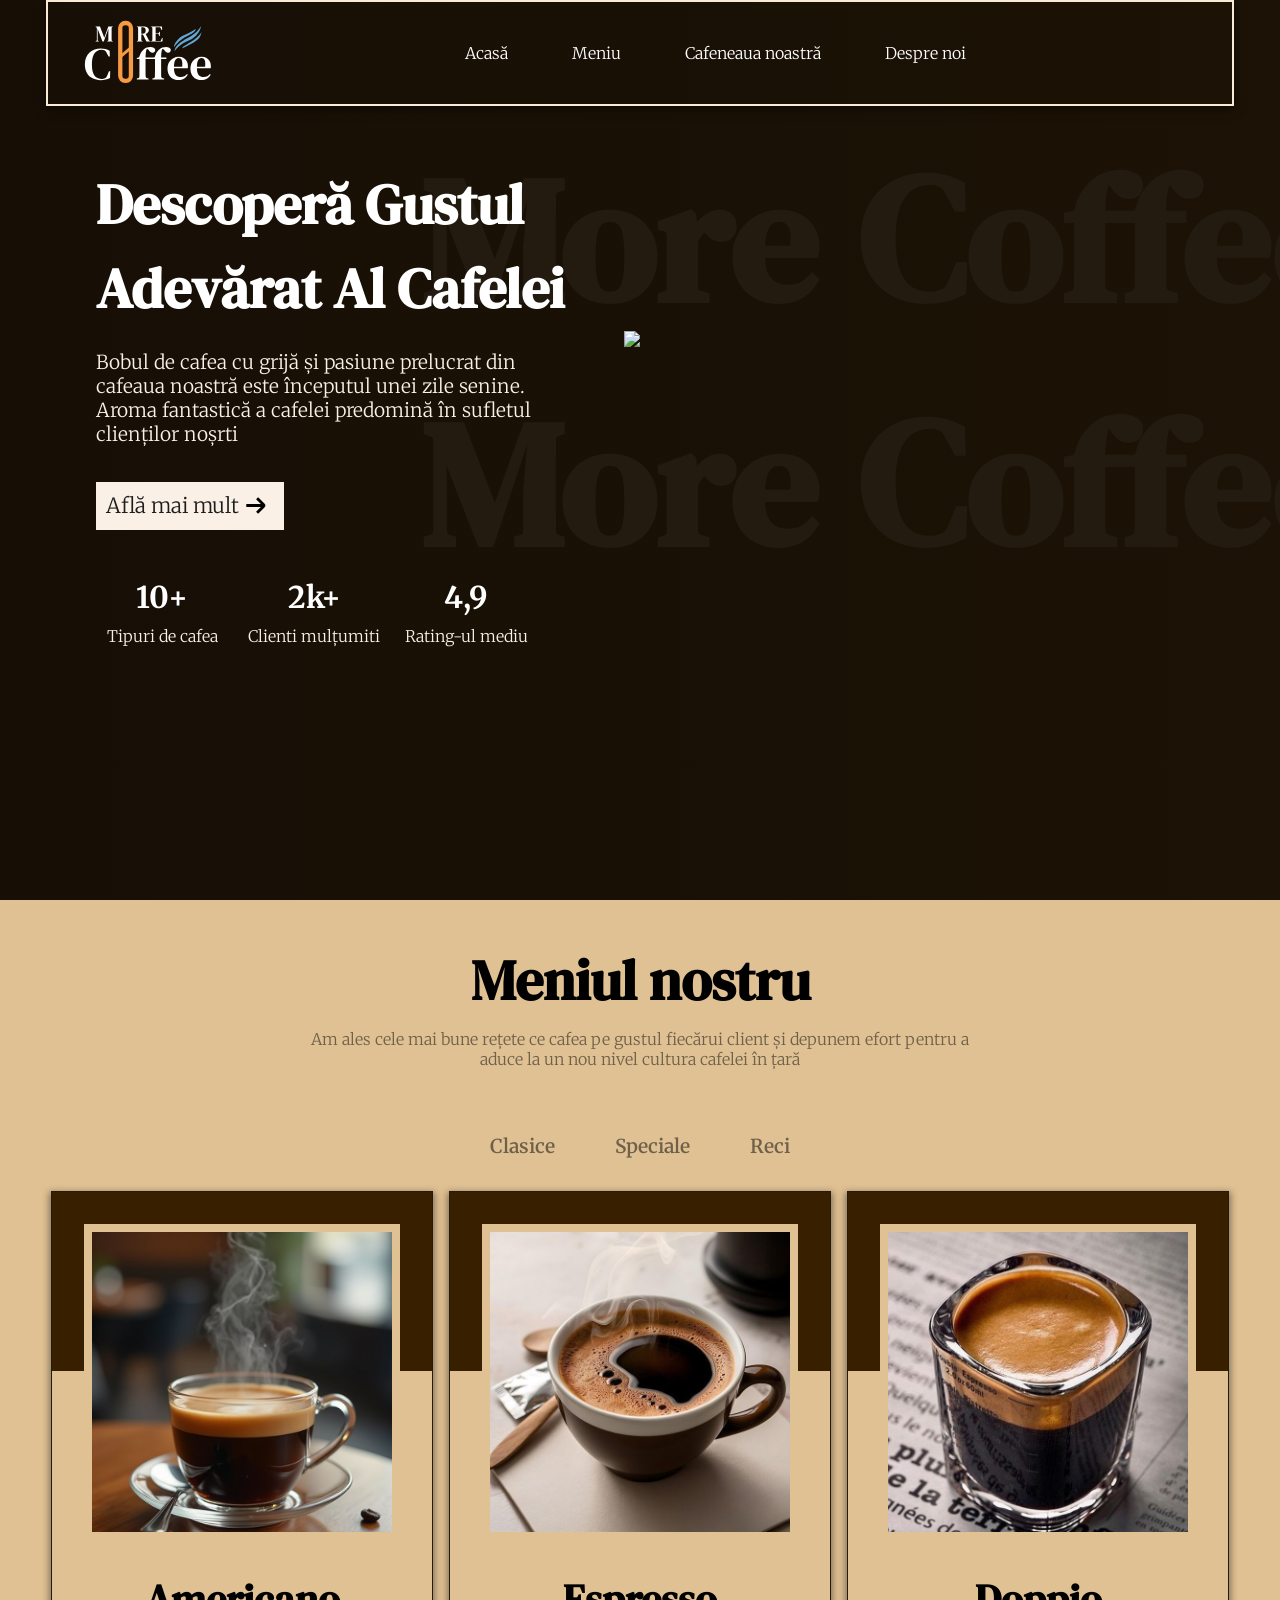
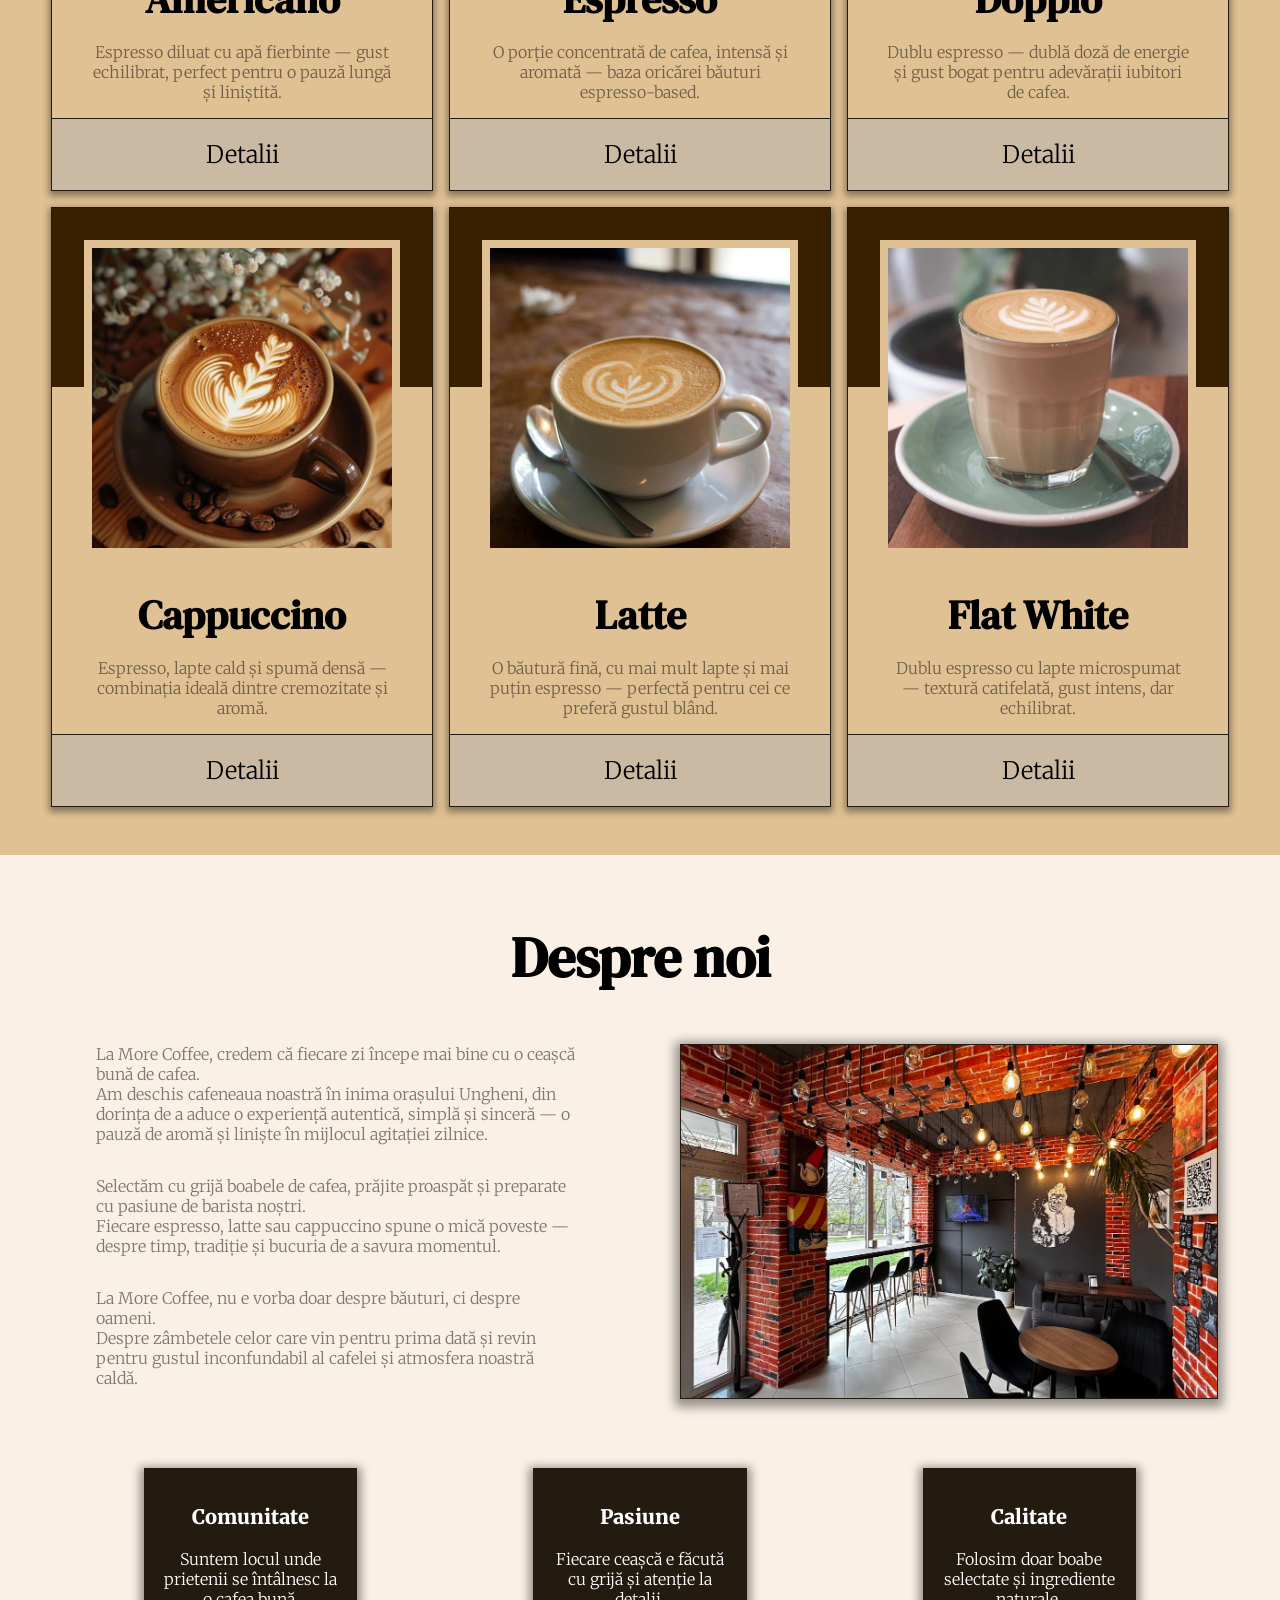
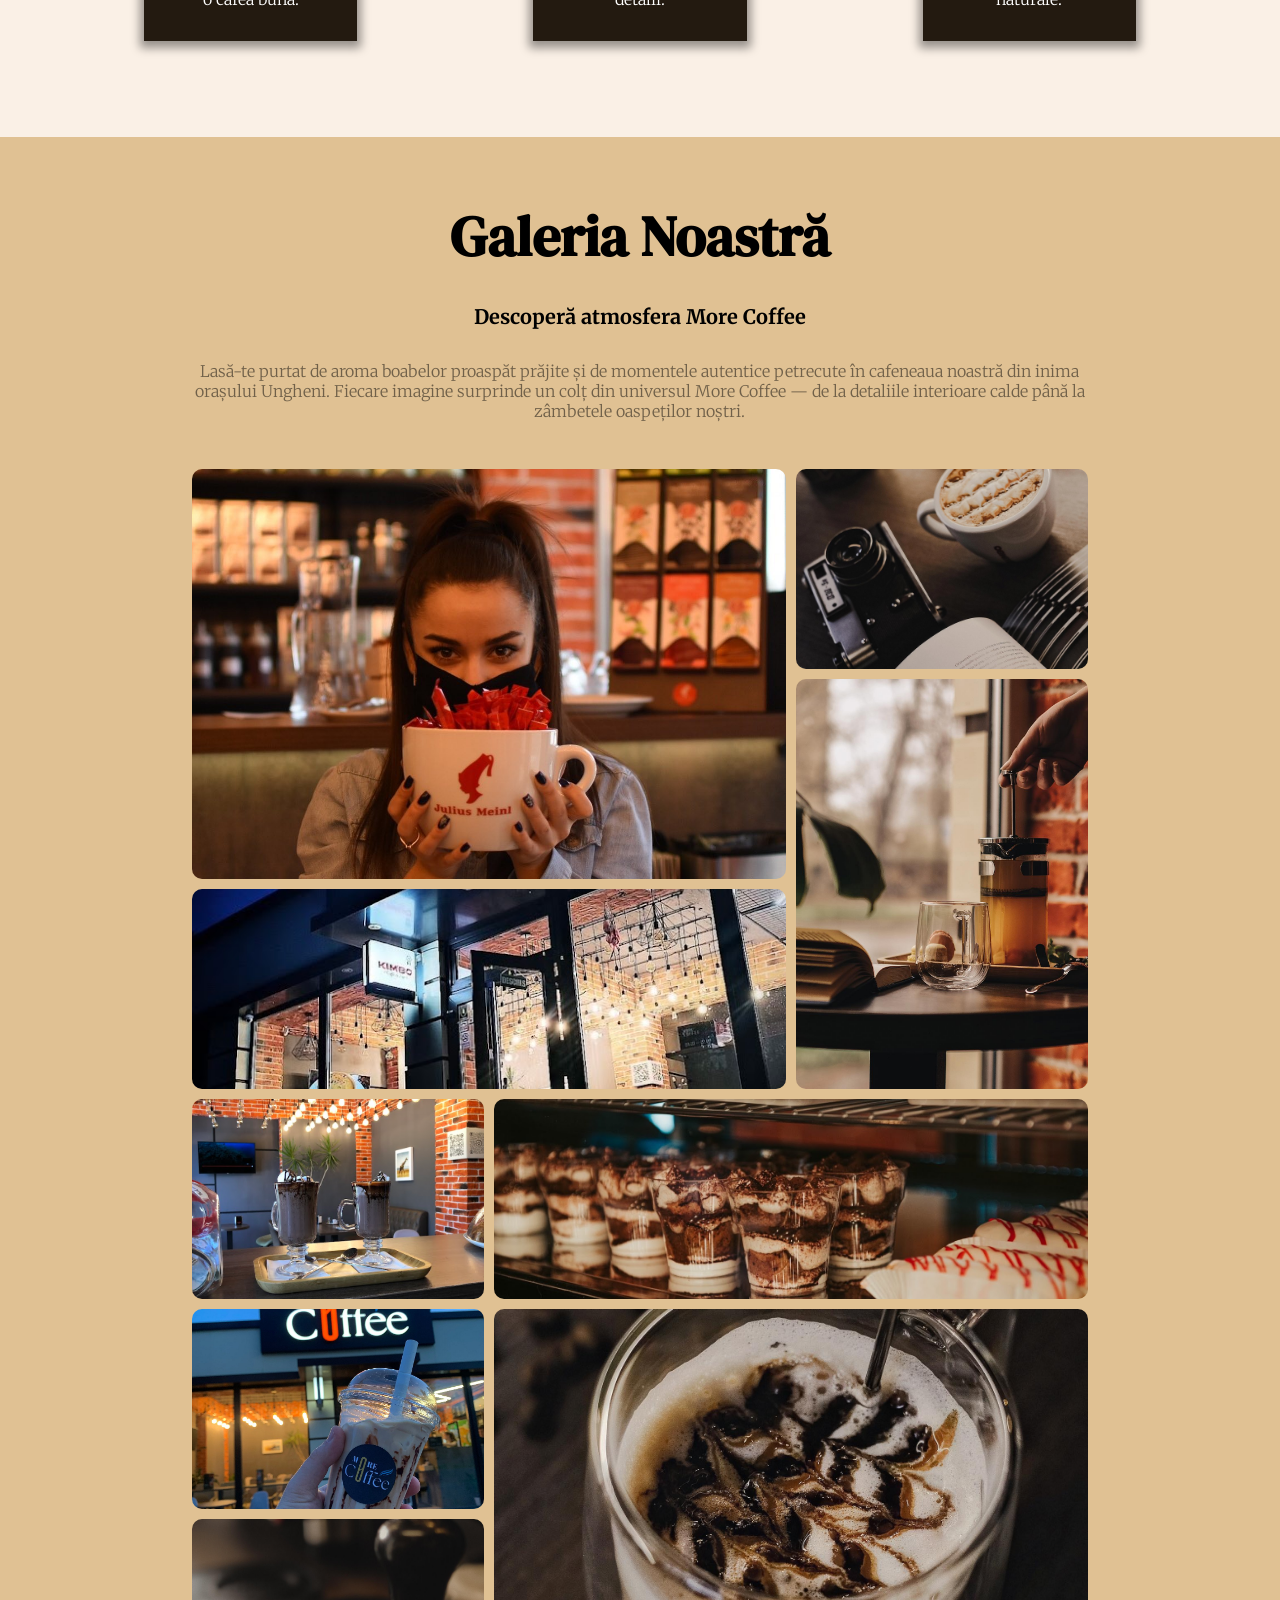
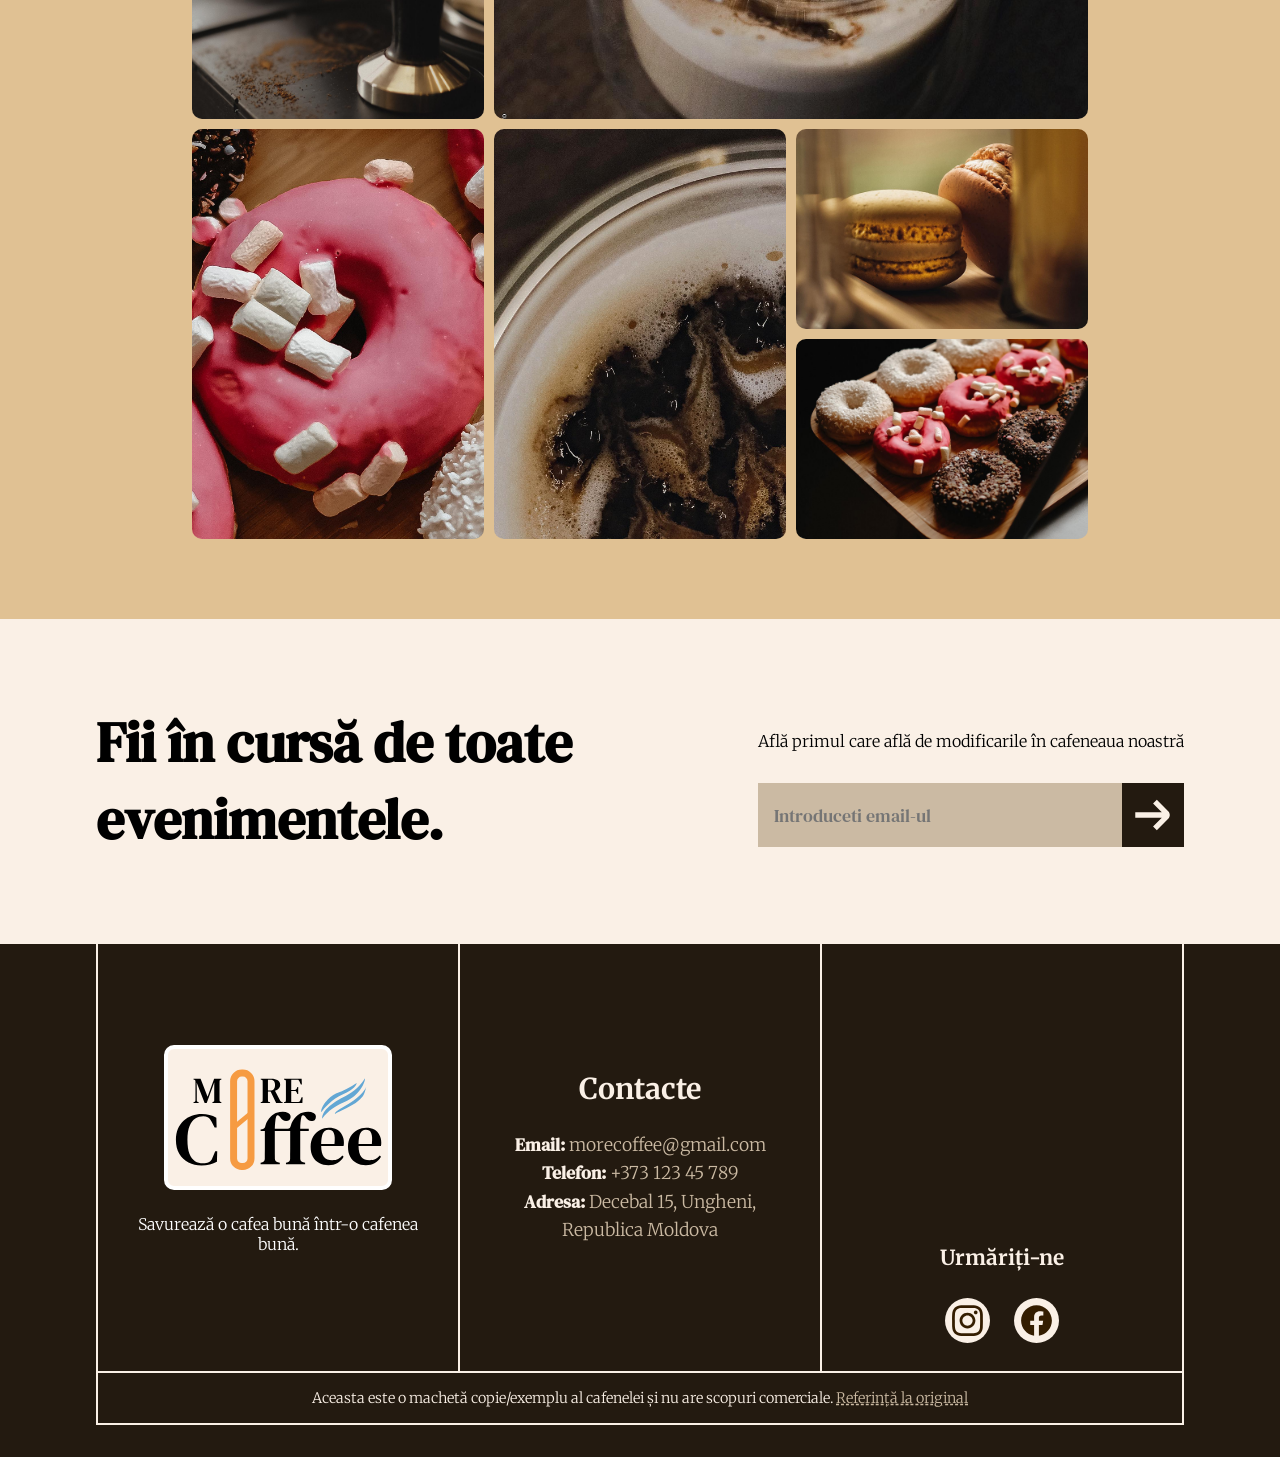
==== index.html @ 8ddadf5d "Initial commit" ====
<!DOCTYPE html>
<html lang="en">
    <head>
        <!-- Font -->
        <link rel="preconnect" href="https://fonts.googleapis.com">
        <link rel="preconnect" href="https://fonts.gstatic.com" crossorigin>
        <link href="https://fonts.googleapis.com/css2?family=DM+Serif+Text:ital@0;1&family=Merriweather:ital,opsz,wght@0,18..144,300..900;1,18..144,300..900&family=Nunito:ital,wght@0,200..1000;1,200..1000&family=Open+Sans:ital,wght@0,300..800;1,300..800&display=swap" rel="stylesheet">
        
        <title>More Coffee</title>
        <meta charset="UTF-8">
        <!-- Compatibilitate cu Internet Explorer (legacy) -->
        <meta http-equiv="X-UA-Compatible" content="IE=edge">
        <!-- Responsivitate pe dispozitive mobile -->
        <meta name="viewport" content="width=device-width, initial-scale=1.0">
        <!-- Descrierea (SEO + afișare în Google) -->
        <meta name="description" content="Restaurantul Casa Albă din Ungheni – locația ideală pentru nunți, cumetrii, aniversări și evenimente speciale. Bucate delicioase, atmosferă elegantă și servicii impecabile.">
        <!-- Cuvinte cheie (nu e obligatoriu, dar util uneori) -->
        <meta name="keywords" content="restaurant Ungheni, Casa Albă, nuntă, banchet, sală de festivități, evenimente, cumetrie, aniversare, restaurant Moldova">
        <!-- Autorul site-ului -->
        <meta name="author" content="d">
        <!-- Favicon -->
        <link rel="icon" type="image/png" href="">
        <!-- (Opțional) Meta tag pentru limba site-ului -->
        <meta http-equiv="content-language" content="ro">
        <link rel="stylesheet" type="text/css" href="css/styles.css">
    </head>
    <body>
        <div class="container">
            <div class="container-header">
                <nav class="header-navbar">
                    <div class="navbar__logo"><a href=""><img src="assets/images/text_logo_black.svg"></a></div>
                    <div class="navbar-links" id="navbar-links">
                        <a class="link__home" href="">Acasă</a>
                        <a class="link__menu" href="">Meniu</a>
                        <a class="link__cafe" href="">Cafeneaua noastră</a>
                        <a class="link__about" href="">Despre noi</a>
                    </div>
                    <button class="navbar__menu-btn" id="navbar__menu-btn"></button>
                </nav>
            </div>

            <div class="container-main">
                    
                <div class="main-preview">

                        <div class="preview-background">
                            <h1>More Coffee<br>More Coffee</h1>
                        </div>

                    <div class="preview-content">
                        <h1 class="content__name">Descoperă Gustul Adevărat Al Cafelei</h1>
                        <p class="content__describe">Bobul de cafea cu grijă și pasiune prelucrat din cafeaua noastră este începutul unei zile senine. Aroma fantastică a cafelei predomină în sufletul clienților noșrti </p>
                        <div class="preview-btn">
                            <a class="preview__more-button" href="">Află mai mult
                            <div class="preview__btn-img"></div>
                            </a>
                        </div>

                        <img class="preview__coffee-image" src="assets/images/coffe_preview.png">
                        <div class="preview-numbers">
                            <!-- la fiecare numar se adauga text prin css after -->
                            <p class="numbers__num">10+</p>
                            <p class="numbers__num">2k+</p>
                            <p class="numbers__num">4,9</p>

                            <p class="numbers__text">Tipuri de cafea</p>
                            <p class="numbers__text">Clienti mulțumiti</p>
                            <p class="numbers__text">Rating-ul mediu</p>
                        </div>
                    </div>
                </div>

                <div class="main-menu">
                    <div class="menu-content">
                        <h1 class="menu-content__name">Meniul nostru</h1>
                        <p class="menu-content__describe">Am ales cele mai bune rețete ce cafea pe gustul fiecărui client și depunem efort pentru a aduce la un nou nivel cultura cafelei în țară</p>
                
                        <div class="menu-options">
                            <button class="options__btn" data-category="classic">Clasice</button>
                            <button class="options__btn" data-category="special">Speciale</button>
                            <button class="options__btn" data-category="cold">Reci</button>
                        </div>
                        
                        <!-- Classic menu -->
                        <div class="menu-block" data-category="classic">
                            <div class="block-card">
                                <div class="card__image-amrc"></div>
                                <h3 class="card__name">Americano</h3>
                                <p class="card__details">Espresso diluat cu apă fierbinte — gust echilibrat, perfect pentru o pauză lungă și liniștită.</p>
                                <button class="card__btn">Detalii</button>
                            </div>
    
                            <div class="block-card">
                                <div class="card__image-esp"></div>
                                <h3 class="card__name">Espresso</h3>
                                <p class="card__details">O porție concentrată de cafea, intensă și aromată — baza oricărei băuturi espresso-based.</p>
                                <button class="card__btn">Detalii</button>
                            </div>
                            
                            <div class="block-card">
                                <div class="card__image-dopp"></div>
                                <h3 class="card__name">Doppio</h3>
                                <p class="card__details">Dublu espresso — dublă doză de energie și gust bogat pentru adevărații iubitori de cafea.</p>
                                <button class="card__btn">Detalii</button>
                            </div>
    
                            <div class="block-card">
                                <div class="card__image-capp"></div>
                                <h3 class="card__name">Cappuccino</h3>
                                <p class="card__details">Espresso, lapte cald și spumă densă — combinația ideală dintre cremozitate și aromă.</p>
                                <button class="card__btn">Detalii</button>
                            </div>
    
                            <div class="block-card">
                                <div class="card__image-latt"></div>
                                <h3 class="card__name">Latte</h3>
                                <p class="card__details">O băutură fină, cu mai mult lapte și mai puțin espresso — perfectă pentru cei ce preferă gustul blând.</p>
                                <button class="card__btn">Detalii</button>
                            </div>
                            
                            <div class="block-card">
                                <div class="card__image-flw"></div>
                                <h3 class="card__name">Flat White</h3>
                                <p class="card__details">Dublu espresso cu lapte microspumat — textură catifelată, gust intens, dar echilibrat.</p>
                                <button class="card__btn">Detalii</button>
                            </div>                            
                        </div>
                        <!-- Special menu -->
                        <div class="menu-block" data-category="special">
                            <div class="block-card">
                                <div class="card__image-mocha"></div>
                                <h3 class="card__name">Mocha</h3>
                                <p class="card__details">Espresso diluat cu apă fierbinte — gust echilibrat, perfect pentru o pauză lungă și liniștită.</p>
                                <button class="card__btn">Detalii</button>
                            </div>
    
                            <div class="block-card">
                                <div class="card__image-affo"></div>
                                <h3 class="card__name">Affogato</h3>
                                <p class="card__details">Un desert italian rafinat — o porție de înghețată de vanilie „înecată” într-un shot fierbinte de espresso.</p>
                                <button class="card__btn">Detalii</button>
                            </div>
                            
                            <div class="block-card">
                                <div class="card__image-caramel"></div>
                                <h3 class="card__name">Caramel Latte</h3>
                                <p class="card__details">Espresso fin cu lapte spumat și un strop de sirop de caramel, pentru o aromă dulce și catifelată.</p>
                                <button class="card__btn">Detalii</button>
                            </div>
    
                            <div class="block-card">
                                <div class="card__image-irish"></div>
                                <h3 class="card__name">Irish Coffee</h3>
                                <p class="card__details">Cafea tare combinată cu whisky irlandez, zahăr brun și frișcă — o băutură clasică, plină de caracter.</p>
                                <button class="card__btn">Detalii</button>
                            </div>
    
                            <div class="block-card">
                                <div class="card__image-corta"></div>
                                <h3 class="card__name">Cortado</h3>
                                <p class="card__details">Espresso amestecat cu o cantitate egală de lapte cald, care temperează aciditatea și oferă un gust echilibrat.</p>
                                <button class="card__btn">Detalii</button>
                            </div>
                            
                            <div class="block-card">
                                <div class="card__image-macchi"></div>
                                <h3 class="card__name">Macchiato</h3>
                                <p class="card__details">Un espresso intens „pătat” cu puțin lapte spumat — simplu, dar puternic în aromă.</p>
                                <button class="card__btn">Detalii</button>
                            </div>                            
                        </div>
                        <!-- Cold menu -->
                        <div class="menu-block" data-category="cold">
                            <div class="block-card">
                                <div class="card__image-icelatte"></div>
                                <h3 class="card__name">Iced Latte</h3>
                                <p class="card__details">Espresso răcoritor combinat cu lapte rece și cuburi de gheață — un clasic perfect pentru zilele calde.</p>
                                <button class="card__btn">Detalii</button>
                            </div>
    
                            <div class="block-card">
                                <div class="card__image-icemocha"></div>
                                <h3 class="card__name">Iced Mocha</h3>
                                <p class="card__details">Cafea rece, lapte și ciocolată cremoasă, servite peste gheață — combinația ideală între energie și desert.</p>
                                <button class="card__btn">Detalii</button>
                            </div>
                            
                            <div class="block-card">
                                <div class="card__image-icemacchi"></div>
                                <h3 class="card__name">Iced Caramel Macchiato</h3>
                                <p class="card__details">Straturi de espresso, lapte rece și sirop de caramel, cu o textură catifelată și gust dulce intens.</p>
                                <button class="card__btn">Detalii</button>
                            </div>
    
                            <div class="block-card">
                                <div class="card__image-coldbrew"></div>
                                <h3 class="card__name">Cold Brew</h3>
                                <p class="card__details">Cafea infuzată lent în apă rece timp de ore întregi — gust fin, mai puțin acid și plin de aromă naturală.</p>
                                <button class="card__btn">Detalii</button>
                            </div>
                            
                            <div class="block-card">
                                <div class="card__image-frapp"></div>
                                <h3 class="card__name">Frappuccino</h3>
                                <p class="card__details">Amestec delicios de cafea, lapte și gheață blenduite, acoperite cu frișcă — desertul rece preferat al iubitorilor de cafea.</p>
                                <button class="card__btn">Detalii</button>
                            </div>

                            <div class="block-card">
                                <div class="card__image-icevanilla"></div>
                                <h3 class="card__name">Iced Vanilla Latte</h3>
                                <p class="card__details">Espresso rece și lapte cu aromă de vanilie, perfect echilibrate pentru o băutură dulce și revigorantă.</p>
                                <button class="card__btn">Detalii</button>
                            </div>
                            
                        </div>
                    </div>
                </div>

                <div class="main-about">
                    <h2 class="content__name">Despre noi</h2>
                    <div class="about-content">
                        <div class="content-left">
                            <p class="about__describe">La More Coffee, credem că fiecare zi începe mai bine cu o ceașcă bună de cafea.<br>
                            Am deschis cafeneaua noastră în inima orașului Ungheni, din dorința de a aduce o experiență autentică, simplă și sinceră — o pauză de aromă și liniște în mijlocul agitației zilnice.
                            </p>

                            <p class="about__describe">
                            Selectăm cu grijă boabele de cafea, prăjite proaspăt și preparate cu pasiune de barista noștri.<br>
                            Fiecare espresso, latte sau cappuccino spune o mică poveste — despre timp, tradiție și bucuria de a savura momentul.
                            </p>

                            <p class="about__describe">La More Coffee, nu e vorba doar despre băuturi, ci despre oameni.<br>
                            Despre zâmbetele celor care vin pentru prima dată și revin pentru gustul inconfundabil al cafelei și atmosfera noastră caldă.
                            </p>
                        </div>
                        <img class="content-right__image" src="assets/images/enter_caffee.jpg"></img>

                        <!-- <div class="content-right">
                            <img class="content-right__image" src="assets/images/enter_caffee.jpg"></img>
                        </div> -->

                    </div>
                    
                    <div class="about-content-footer">
                        
                        <div class="footer-card">
                            <p class="footer__feature">Comunitate</p>       
                            <p class="footer__value">Suntem locul unde prietenii se întâlnesc la o cafea bună.</p>
                        </div>
                        
                        <div class="footer-card">             
                            <p class="footer__feature">Pasiune</p>
                            <p class="footer__value">Fiecare ceașcă e făcută cu grijă și atenție la detalii.</p>
                        </div>

                        <div class="footer-card">
                             <p class="footer__feature">Calitate</p>
                             <p class="footer__value">Folosim doar boabe selectate și ingrediente naturale.</p>
                        </div>
                    </div>
                </div>

                <div class="main-gallery">
                    <div class="gallery-content">
                        <h1 class="gallery__title">Galeria Noastră</h1>
                        <p class="gallery__motto">Descoperă atmosfera More Coffee</p>
                        <p class="gallery__describe">Lasă-te purtat de aroma boabelor proaspăt prăjite și de momentele autentice petrecute în cafeneaua noastră din inima orașului Ungheni. Fiecare imagine surprinde un colț din universul More Coffee — de la detaliile interioare calde până la zâmbetele oaspeților noștri.</p>
                    </div>
                    
                    <div class="gallery-block">
                        <div class="image_1"></div>
                        <div class="image_2"></div>
                        <div class="image_3"></div>
                        <div class="image_4"></div>
                        <div class="image_5"></div>
                        <div class="image_6"></div>
                        <div class="image_7"></div>
                        <div class="image_8"></div>
                        <div class="image_9"></div>
                        <div class="image_10"></div>
                        <div class="image_11"></div>
                        <div class="image_12"></div>
                        <div class="image_13"></div>
                    </div>
                </div>

                <div class="main-repost">
                    <div class="repost-content">
                        <h1 class="repost-content__title">Fii în cursă de toate evenimentele.</h1>
                        <div class="repost-content-form">
                            <p class="email__repost">Află primul care află de modificarile în cafeneaua noastră</p>
                            <form>
                                <input type="email" id="email__repost" placeholder="Introduceti email-ul" class="input__email">
                                <input type="submit" value="" class="input__submit">
                            </form>
                        </div>
                    </div>
                </div>
            </div>


            <div class="container-footer">
                <footer class="footer-content">
                    <div class="col_1">
                        <img class="footer__logo" src="assets/images/text_logo_white.svg">
                        <p class="footer__motto">Savurează o cafea bună într-o cafenea bună.</p>
                    </div>
                    <div class="col_2">
                        <p>Contacte</p>
                        <address>
                            Email: <a href="mailto:">morecoffee@gmail.com</a><br>
                            Telefon: <a href="tel:+373123456789">+373 123 45 789</a><br>
                            Adresa: <a href="https://maps.app.goo.gl/YyADucqCBpjpmW6X9">Decebal 15, Ungheni, Republica Moldova</a>
                        </address>
                    </div>
                    <div class="col_3">
                        <div class="footer-video">
                            <video autoplay muted loop playsinline>
                                <source src="assets/video/video_footer.mp4">
                            </video>
                        </div>
                        <p class="footer__follow">Urmăriți-ne</p>
                        <div class="social-links">
                            <a class="icon__instagram" href="https://www.facebook.com/MoreCoffeeUngheni/"><img src="assets/images/instagram_icon.svg"></a>
                            <a class="icon__facebook" href="https://www.instagram.com/more_coffee_ungheni/"><img src="assets/images/facebook_icon.svg"></a>
                        </div>
                    </div>
                    <p class="copyright">Aceasta este o machetă copie/exemplu al cafenelei și nu are scopuri comerciale. <a href="https://www.facebook.com/MoreCoffeeUngheni/">Referință la original</a></p>
                </footer>
            </div>
        </div>
    
    <script src="scripts/script.js"></script>
    </body>
</html>
---- css/styles.css ----
:root {
    --color-primary: rgb(250, 235, 215);
    --color-secondary: rgb(224, 193, 147);
    --color-gradient: linear-gradient(to right, rgb(26, 11, 0), #341d00);
    --color-lien: #faf0e6;
    --color-text: rgb(29, 29, 29);
    --color-white: rgb(255, 255, 255);
    --color-brown: rgb(35, 26, 16);
    --color-bgray: rgb(203, 186, 163);
}

body {
  font-family: "DM Serif Text", serif;
  font-weight: 600;
  font-style: normal;
  margin: 0;
}

p, a, button {
    font-family: "Merriweather", serif;
    font-optical-sizing: auto;
    font-weight: 300;
    font-style: normal;
    font-variation-settings:
    "wdth" 100;
}

.container {

}
/* Header */
.container-header {
    display: flex;
    justify-content: center;
    width: 100%;
    position: fixed;/* De setat pentru fixed */
    top: 0;
    z-index: 100;
    background-image: linear-gradient(to right, rgba(23, 15, 6, 1), rgba(28, 18, 5, 1));
    transition: all 0.5s ease;
}

.header-navbar {
    display: flex;
    align-items: center;
    border: solid var(--color-primary) 2px;
    justify-content: space-between;
    padding: 1rem 1rem;
    box-shadow: 0 2px 10px rgba(0, 0, 0, 0.5);
    flex-wrap: wrap;
    transition: all 0.5s ease;
    width: 90%;
}

/* Scrolled */

.container-header.scrolled {
    background-image: none;
}

.header-navbar.scrolled {
    border: solid var(--color-brown) 2px;
    box-shadow: 0 2px 10px rgba(0, 0, 0, 0.3);
    background-image: linear-gradient(to right, rgb(26, 11, 0, 0.5), rgb(52, 29, 0, 0.5));
    backdrop-filter: blur(6px);
}

.container-header.scrolled .navbar-links a {
    color: var(--color-lien);
}

.container-header.scrolled .navbar-links a:hover {
    color: black;
}
/* end scrolled */

.navbar__logo img {
    height: 65px;
    padding: -10px;
    transition: transform 0.5s ease;
    padding-left: 1rem;
    user-select: none;
}

.navbar__logo img:hover {
    transform: scale(1.3);
}

.navbar-links {
    display: flex;
    flex-wrap: wrap;
    gap: 2rem;
    margin: auto;
}

.navbar-links a{
    text-decoration: none;
    color: var(--color-white);
    position: relative;
    padding: 0.5rem 1rem;
    transition: 0.3s ease;
}

.navbar-links a::after {
    content: "";
    position: absolute;
    left: 0px;
    width: 100%;
    bottom: -10px;
    height: 0px;
    transition: 0.3s ease;
    z-index: -1;
}

.navbar-links a:hover::after {
    height: calc(100% + 15px);
    background-color: var(--color-lien);
}

.navbar-links a:hover {
    color: var(--color-gradient);
}

.navbar__menu-btn {
    display: none;
    background-image: url('../assets/images/menu.svg');
    background-color: transparent;
    border: none;
    width: 40px;
    height: 40px;
    background-size: cover;
}

.navbar-links.activeMenu {
    display: flex;
    flex-direction: column;
    width: 100%;
}

.navbar__menu-btn.activeMenu {
    width: 200%;
    height: 200%;
    background-image: none;
    position: absolute;
    top: 100%;
    left: 0;
}

/* Preview block */
.main-preview {
    position: relative;
    width: 100%;
    height: 100vh;
    background-image: linear-gradient(to right, rgba(23, 15, 6, 1), rgba(28, 18, 5, 1));
    top: 0;
    overflow: hidden;
}

.preview__coffee-image {
    position: absolute;
    width: 35rem;
    right: 2rem;
    right: 6rem;
    transition: transform 0.5s ease;
}

.preview__coffee-image:hover{
    transform: scale(1.05);
}

.preview-content {
    position: relative;
    color: var(--color-white);
    display: flex;
    flex-direction: column;
    justify-content: center;
    align-items: start;
    padding: 0 6rem;
    overflow: hidden;
}

.preview-background {
    position: absolute;
    font-size: 89px;
    right: -5rem;
    color: var(--color-brown);
    user-select: none;
}

.content__name {
    font-size: 3.5rem;
    line-height: 1.5;
    max-width: 600px;   
    margin-bottom: 0;
    margin-top: 15%;
}

.content__describe {
    font-size: 1.2rem;
    max-width: 450px;
    color: var(--color-lien);
}

.preview__more-button {
    display: flex;
    align-items: center;
    text-decoration: none;
    background-color: var(--color-lien);
    border: solid var(--color-lien) 2px;
    color: var(--color-text);
    font-size: 1.3rem;
    padding: 0.3rem 0.5rem;
    margin: 1rem 0;
    transition: 0.5s ease;
}

.preview__more-button:hover {
    background-color: transparent;
    border: solid var(--color-lien) 2px;
    color: var(--color-lien);
}

.preview__btn-img {
    /* exista mici defecte cu transition pe safari */
    background-image: url("../assets/images/arrow-small-right.svg");
    width: 35px;
    height: 35px;
    background-size: cover;
    transition: background-image 0.5s;
}

.preview__more-button:hover .preview__btn-img {
    background-image: url('../assets/images/arrow-small-right-lien.svg');
}

.preview-numbers {
    display: grid;
    grid-template-columns: 1fr 1fr 1fr;
    grid-template-rows: auto auto;
    row-gap: 10px;
    column-gap: 20px;
    margin: 2rem 0;
}

.numbers__num {
    text-align: center;
    margin: 0;
    font-size: 30px;
    font-weight: bold;
}

.numbers__text {
    text-align: center;
    margin: 0;
    color: var(--color-lien);
}

@media only screen and (max-width: 1100px) {
    .preview__coffee-image {
        display: none;
    }
}

@media only screen and (max-width: 768px) {
    .preview-background {
        font-size: 4rem;
        width: 100%;
        height: 100%;
        align-content: center;
    }

    .container-header {
        max-width: 95%;
        display: flex;
        justify-self: center;
    }

    .preview-content {
        padding: 1rem;
    }

    .navbar-links {
        gap: 0;
    }
}

@media only screen and (max-width: 710px) {
    .navbar-links {
        display: none;
    }

    .navbar__menu-btn {
        display: block;
    }
}

/* Trebuie de schimbat */
@media only screen and (max-width: 428px) {
    .container-header {
        max-width: 85%;
        display: flex;
        justify-self: center;
    }
}

/* Menu */

.main-menu {
    background-color: var(--color-secondary);
}

.menu-content {
    display: flex;
    justify-content: center;
    flex-direction: column;
    align-items: center;
    padding: 3rem 6rem;

}

.menu-content__name {
    text-align: center;
    font-size: 3.5rem;
    line-height: 0.7;
    max-width: 600px;
    margin: 0.8rem auto;
}

.menu-content__describe {
    display: flex;
    text-align: center;
    color: rgba(0, 0, 0, 0.5);
    max-width: 700px;
    margin-bottom: 3rem;
}

.menu-options {
    display: flex;
    flex-direction: row;
    justify-content: center;
    gap: 3rem;
    width: 100%;
    margin: 1rem auto 2rem;
}

.options__btn {
    background-color: transparent;
    border: none;
    color: rgba(0, 0, 0, 0.5);
    font-size: 1.2rem;
    font-weight: 600;
    position: relative;
}

.options__btn::after {
    content: "";
    position: absolute;
    left: 0;
    bottom: -3px;
    width: 0%;
    height: 3px;
    transition: 0.3s ease;
    z-index: 1;
}

.options__btn:hover {
    color: var(--color-brown);
}

.options__btn:hover::after {
    width: 100%;
    border-width: 1px;
    background-color: var(--color-brown);
}

.menu-block {
    /* display: grid; */
    display: none;
    grid-template-columns: repeat(3, 1fr);
    grid-template-rows: auto auto;
    row-gap: 1rem;
    column-gap: 1rem;
}

@keyframes cardAnimation {
    0% {transform: scale(0);}
    100% {transform: scale(1);}
}

.menu-block.active {
    display: grid;
}

@media only screen and (max-width: 1200px) {
    .menu-block {
        grid-template-columns: repeat(2, 1fr);
    }
}

@media only screen and (max-width: 800px) {
    .menu-block {
        grid-template-columns: 1fr;
    }
}

.block-card {
    display: flex;
    flex-direction: column;
    justify-content: space-between;
    align-items: center;
    border: solid var(--color-brown) 1.5px;
    background-image: linear-gradient(to bottom, rgb(56, 31, 0) 30%, rgb(121, 121, 121, 0) 0%);
    text-align: center;
    box-shadow: 0px 3px 7px 2px rgba(0, 0, 0, 0.4);
    animation-name: cardAnimation;
    animation-duration: 1s;
    animation-timing-function: ease-out;
}

.block-card h3 {
    font-size: 2.5rem;
    margin: 0 auto;
}

.block-card p {
    width: 80%;
    color: rgba(0, 0, 0, 0.5);
}

.card__btn {
    display: flex;
    align-items: center;
    justify-content: center;
    background-color: var(--color-bgray);
    border: none;
    width: 100%;
    height: 4.5rem;
    font-size: 1.5rem;
    border-top: solid var(--color-brown) 1.5px;
    transition: background-color, 0.4s ease;
}

.card__btn:hover {
    background-color: rgb(173, 157, 132);
}

[class^="card__image"] {
    width: 300px;
    height: 300px;
    background-size: cover;
    border: solid var(--color-secondary) 8px;
    margin: 2rem;
}

.card__image-amrc {
    background-image: url('../assets/images/menu_coffee/americano.svg');
}

.card__image-esp {
    background-image: url('../assets/images/menu_coffee/espresso.svg');
}

.card__image-dopp {
    background-image: url('../assets/images/menu_coffee/doppio.svg');
}

.card__image-capp {
    background-image: url('../assets/images/menu_coffee/cappuccino.svg');
}

.card__image-latt {
    background-image: url('../assets/images/menu_coffee/latte.svg');
}

.card__image-flw {
    background-image: url('../assets/images/menu_coffee/flat_white.svg');
}

.card__image-mocha {
    background-image: url('../assets/images/menu_coffee/mocha.svg');
}

.card__image-affo {
    background-image: url('../assets/images/menu_coffee/affogato.svg');
}

.card__image-caramel {
    background-image: url('../assets/images/menu_coffee/caramel.svg');
}

.card__image-irish {
    background-image: url('../assets/images/menu_coffee/irish.svg');
}

.card__image-corta {
    background-image: url('../assets/images/menu_coffee/cortado.svg');
}

.card__image-macchi {
    background-image: url('../assets/images/menu_coffee/macchiato.svg');
}

.card__image-icelatte {
    background-image: url('../assets/images/menu_coffee/ice_latte.svg');    
}

.card__image-icemocha {
    background-image: url('../assets/images/menu_coffee/ice_mocha.svg');
}

.card__image-icemacchi {
    background-image: url('../assets/images/menu_coffee/ice_macchiato.svg');
}

.card__image-coldbrew {
    background-image: url('../assets/images/menu_coffee/cold_brew.svg');
}

.card__image-frapp {
    background-image: url('../assets/images/menu_coffee/frappuccino.svg');
}

.card__image-icevanilla {
    background-image: url('../assets/images/menu_coffee/ice_vanilla.svg');
}

/* About us */

.main-about {
    background-color: var(--color-lien);
    padding: 3rem 6rem;
}

.about-content {
    display: grid;
    grid-template-columns: 1fr 1fr;
    grid-template-rows: 1fr;
    column-gap: 1rem;
}

.main-about .content__name {
    margin: 0.8rem auto;
    text-align: center;
}

.content-left {
    display: flex;
    flex-direction: column;
    align-items: center;
    max-width: 90%;
    margin-top: 1rem;
    color: rgba(0, 0, 0, 0.5);
}

/* .content-right {
    display: flex;
    justify-content: center;
    align-content: center;
} */

.content-right__image {
    width: 100%;
    height: 90%;
    object-fit: cover;
    margin: 2rem;
    border: solid var(--color-brown) 1.5px;
    box-shadow: 0px 3px 10px 5px rgba(0, 0, 0, 0.4);
}

.about__describe {
    margin: 1rem 0;
}

.about-content-footer {
    margin-top: 1rem;
    display: grid;
    grid-template-columns: repeat(3, 1fr);
    column-gap: 5rem;
    text-align: center;
    color: var(--color-white);
}

.footer-card {
    background-color: var(--color-brown);
    margin: 3rem;
    padding: 1rem;
    box-shadow: 0px 3px 9px 4px rgba(0, 0, 0, 0.4);
    transition: transform 0.5s ease;
}

.footer-card:hover {
    transform: translateY(-10px) scale(1.03);
}

.footer__feature {
    font-weight: bolder;
    font-size: 1.25rem;
}

@media only screen and (max-width: 1200px) {
    .about-content-footer {
        grid-template-columns: repeat(2, 1fr);
    }
    
    .footer-card {
        margin: 1rem;
    }

    .footer-card:nth-child(3) {
        grid-column: span 2;
    }
}

@media (max-width: 768px) {
    .main-about {
        padding: 3rem 1rem;
    }

        .about-content {
        display: block;
        position: relative;
        overflow: hidden;
    }

    .content-right__image {
        display: none;
    }

    .content-left {
        position: relative;
        background-image: url("../assets/images/enter_caffee.jpg");
        background-size: cover;
        background-position: center;
        color: var(--color-white);
        text-shadow: 0 2px 5px rgba(0, 0, 0, 0.7);
        padding: 2rem;
        border-radius: 10px;
        overflow: hidden;
    }

    .content-left::before {
        content: "";
        position: absolute;
        top: 0;
        left: 0;
        width: 100%;
        height: 100%;
        background: rgba(34, 19, 19, 0.55);
        z-index: 0;
    }

    /* текст поверх overlay */
    .content-left > * {
        position: relative;
        z-index: 1;
    }


    .about__describe {
        padding: 0.8rem 1rem;
        border-radius: 6px;
    }

    .about-content-footer {
        grid-template-columns: 1fr;
    }

    .footer-card:nth-child(3) {
        grid-column: span 1;
    }
}

/* Galery */
.main-gallery {
    background-color: var(--color-secondary);
    padding: 3rem 6rem;
}

.gallery-content {
    display: flex;
    flex-direction: column;
    text-align: center;
    align-items: center;
}

.gallery__title {
    font-size: 3.5rem;
    margin: 0.8rem auto;
}

.gallery__motto {
    font-size: 1.25rem;
    font-weight: bold;
    margin: 1rem;
}

.gallery__describe {
    max-width: 85%;
    color: rgba(0, 0, 0, 0.5);

}

.gallery-block {
    display: grid;
    grid-template-columns: repeat(auto-fill, minmax(250px, 1fr));
    grid-auto-rows: 200px;
    grid-auto-flow: dense; /* заполняет пустые ячейки */
    gap: 10px;
    padding: 2rem 6rem;
}

/* Чтобы ячейки с разным span всегда масштабировались правильно */
.gallery-block div {
    background-size: cover;
    background-position: center;
    background-repeat: no-repeat;
    border-radius: 10px;
    transition: transform 0.4s ease, box-shadow 0.4s ease;
    cursor: pointer;
}

/* Эффект при наведении */
.gallery-block div:hover {
    transform: scale(1.03);
    box-shadow: 0 8px 20px rgba(0, 0, 0, 0.4);
}

/* Разные размеры изображений для мозаики */
.image_1 { grid-column: span 2; grid-row: span 2; background-image: url("../assets/images/gallery_images/image1.jpg"); }
.image_2 { grid-row: span 1; background-image: url("../assets/images/gallery_images/image2.jpg"); }
.image_3 { grid-row: span 2; background-image: url("../assets/images/gallery_images/image3.jpg"); }
.image_4 { grid-column: span 2; background-image: url("../assets/images/gallery_images/image4.jpg"); }
.image_5 { background-image: url("../assets/images/gallery_images/image5.jpg"); }
.image_6 { grid-column: span 2; background-image: url("../assets/images/gallery_images/image6.jpg"); }
.image_7 { background-image: url("../assets/images/gallery_images/image7.jpg"); }
.image_8 { grid-column: span 2; grid-row: span 2; background-image: url("../assets/images/gallery_images/image8.jpg"); }
.image_9 { background-image: url("../assets/images/gallery_images/image9.jpg"); }
.image_10 { grid-row: span 2; background-image: url("../assets/images/gallery_images/image10.jpg"); }
.image_11 { grid-row: span 2; background-image: url("../assets/images/gallery_images/image11.jpg"); }
.image_12 { background-image: url("../assets/images/gallery_images/image12.jpg"); }
.image_13 { background-image: url("../assets/images/gallery_images/image13.jpg"); }

@media (max-width: 1024px) {
    .gallery-block {
        grid-template-columns: repeat(auto-fill, minmax(180px, 1fr));
        grid-auto-rows: 160px;
        padding: 1.5rem 2rem;
    }
}

@media (max-width: 768px) {
    .main-gallery {
        padding: 3rem 1rem;
    }

    .gallery-block {
        grid-template-columns: repeat(auto-fill, minmax(140px, 1fr));
        grid-auto-rows: 140px;
        padding: 1rem;
    }
}

@media (max-width: 480px) {
    .gallery-block {
        grid-template-columns: repeat(auto-fill, minmax(120px, 1fr));
        grid-auto-rows: 120px;
    }
}

/* Repost */

.main-repost {
    background-color: var(--color-lien);
    padding: 3rem 6rem;
}

.repost-content {
    display: flex;
    justify-content: space-between;
}

.repost-content__title {
    font-size: 3.5rem;
    max-width: 50%;
}

.repost-content-form {
    align-content: center;
}

.email__repost {
    padding-bottom: 1rem;
}

.repost-content-form form {
    display: flex;
    justify-content: space-between;
}

.input__email {
    background-color: var(--color-bgray);
    border: none;
    height: 2rem;
    width: 80%;
    padding: 1rem;
    font-size: large;
    font-family: "DM Serif Text", serif;
}

.input__submit {
    display: flex;
    background-color: var(--color-brown);
    border: none;
    width: 4rem;
    height: 4rem;
    padding: 0;
    background-image: url("../assets/images/arrow-small-right-lien.svg");
    background-size: cover;
    transition: 0.5s ease;
}

.input__submit:hover {
    background-color: var(--color-bgray);
    border: inset var(--color-bgray 2px);
    background-image: url("../assets/images/arrow-small-right.svg");
}

@media (max-width: 930px) {
    .repost-content {
        flex-direction: column;
    }

    .repost-content__title {
        max-width: 100%;
        margin-bottom: 1rem;
    }

    .input__email {
        width: 90%;
    }    
}

@media (max-width: 768px) {
    .main-repost {
        padding: 3rem 1rem;
    }
}

/* Footer */

.container-footer {
    background-color: var(--color-brown);
    padding-bottom: 2rem;
}

.footer-content {
    display: grid;
    grid-template-columns: repeat(3, 1fr);
    grid-template-rows: auto 50px;
    gap: 2px;
    margin: 0 6rem;
    padding: 0 2px 2px;
    background-color: var(--color-lien);
}

/* ========== COL 1 ========== */
.col_1 {
    display: flex;
    flex-direction: column;
    justify-content: center;
    gap: 1.5rem;
    background-color: var(--color-brown);
    padding: 1rem;
}

.col_1 img {
    margin: 0 auto;
    padding: 1rem 0;
    height: auto;
    width: 80%;
    max-width: 220px;
    transition: transform 0.5s ease;
    user-select: none;
    background-color: var(--color-lien);
    border: solid var(--color-white) 4px;
    border-radius: 10px;
}

.col_1 img:hover {
    transform: scale(1.05);
}

.footer__motto {
    color: var(--color-white);
    font-size: 1em;
    margin: 0 1rem 1rem;
    text-align: center;
    font-weight: 300;
}

/* ========== COL 2 ========== */
.col_2 {
    display: flex;
    flex-direction: column;
    justify-content: center;
    gap: 1.5rem;
    background-color: var(--color-brown);
    color: var(--color-lien);
    padding: 1.5rem;
}

.col_2 p {
    font-size: 1.8rem;
    font-weight: bold;
    margin: 0;
    text-align: center;
}

.col_2 address {
    font-size: 1.1rem;
    font-style: normal;
    color: var(--color-lien);
    text-align: center;
    line-height: 1.6;
}

.col_2 a {
    text-decoration: none;
    color: var(--color-bgray);
    transition: color 0.3s ease;
}

.col_2 a:hover {
    color: var(--color-white);
}

/* ========== COL 3 ========== */
.col_3 {
    display: flex;
    flex-direction: column;
    align-items: center;
    gap: 1.2rem;
    background-color: var(--color-brown);
    padding: 1.5rem;
}

.footer-video {
    position: relative;
    width: 100%;
    max-width: 250px;
    aspect-ratio: 1 / 1;
    overflow: hidden;
    border-radius: 12px;
}

.footer-video video {
    width: 100%;
    height: 100%;
    object-fit: cover;
    object-position: center;
    display: block;
}

.footer__follow {
    color: var(--color-lien);
    font-size: 1.3rem;
    font-weight: bold;
    margin: 0.5rem 0;
    text-align: center;
}

.social-links {
    display: flex;
    justify-content: center;
    gap: 1.5rem;
}

.icon__instagram img,
.icon__facebook img {
    width: 2.8rem;
    height: 2.8rem;
    transition: transform 0.3s ease;
}

.icon__instagram img:hover,
.icon__facebook img:hover {
    transform: scale(1.1);
}

/* ========== COPYRIGHT ========== */
.copyright {
    grid-column: span 3;
    background-color: var(--color-brown);
    color: var(--color-lien);
    text-align: center;
    margin: 0;
    padding: 1rem;
    font-size: 0.9rem;
}

.copyright a {
    text-decoration: underline dashed;
    color: var(--color-bgray);
    transition: color 0.3s ease;
}

.copyright a:hover {
    color: var(--color-white);
}

/* ========================================================= */
/* ✅ Адаптивность */
/* ========================================================= */

@media (max-width: 1100px) {
    .footer-content {
        margin: 0 2rem;
        grid-template-columns: repeat(2, 1fr);
        grid-template-rows: auto auto 50px;
    }

    .col_3 {
        grid-column: span 2;
        align-items: center;
    }

    .footer-video {
        max-width: 320px;
    }

    .copyright {
        grid-column: span 2;
    }
}

@media (max-width: 768px) {
    .footer-content {
        grid-template-columns: 1fr;
        grid-template-rows: auto;
        margin: 0 1rem;
    }

    .col_1, .col_2, .col_3 {
        align-items: center;
        text-align: center;
    }

    .footer__motto {
        max-width: 90%;
        margin: 0 auto 1rem;
    }

    .footer-video {
        max-width: 280px;
    }

    .copyright {
        grid-column: span 2;
        font-size: 0.85rem;
        padding: 1rem 0.5rem;
    }
}

@media (max-width: 480px) {
    .footer-video {
        max-width: 240px;
    }

    .col_2 p {
        font-size: 1.4rem;
    }

    .col_2 address {
        font-size: 1rem;
    }

    .icon__instagram img,
    .icon__facebook img {
        width: 2.4rem;
        height: 2.4rem;
    }
}
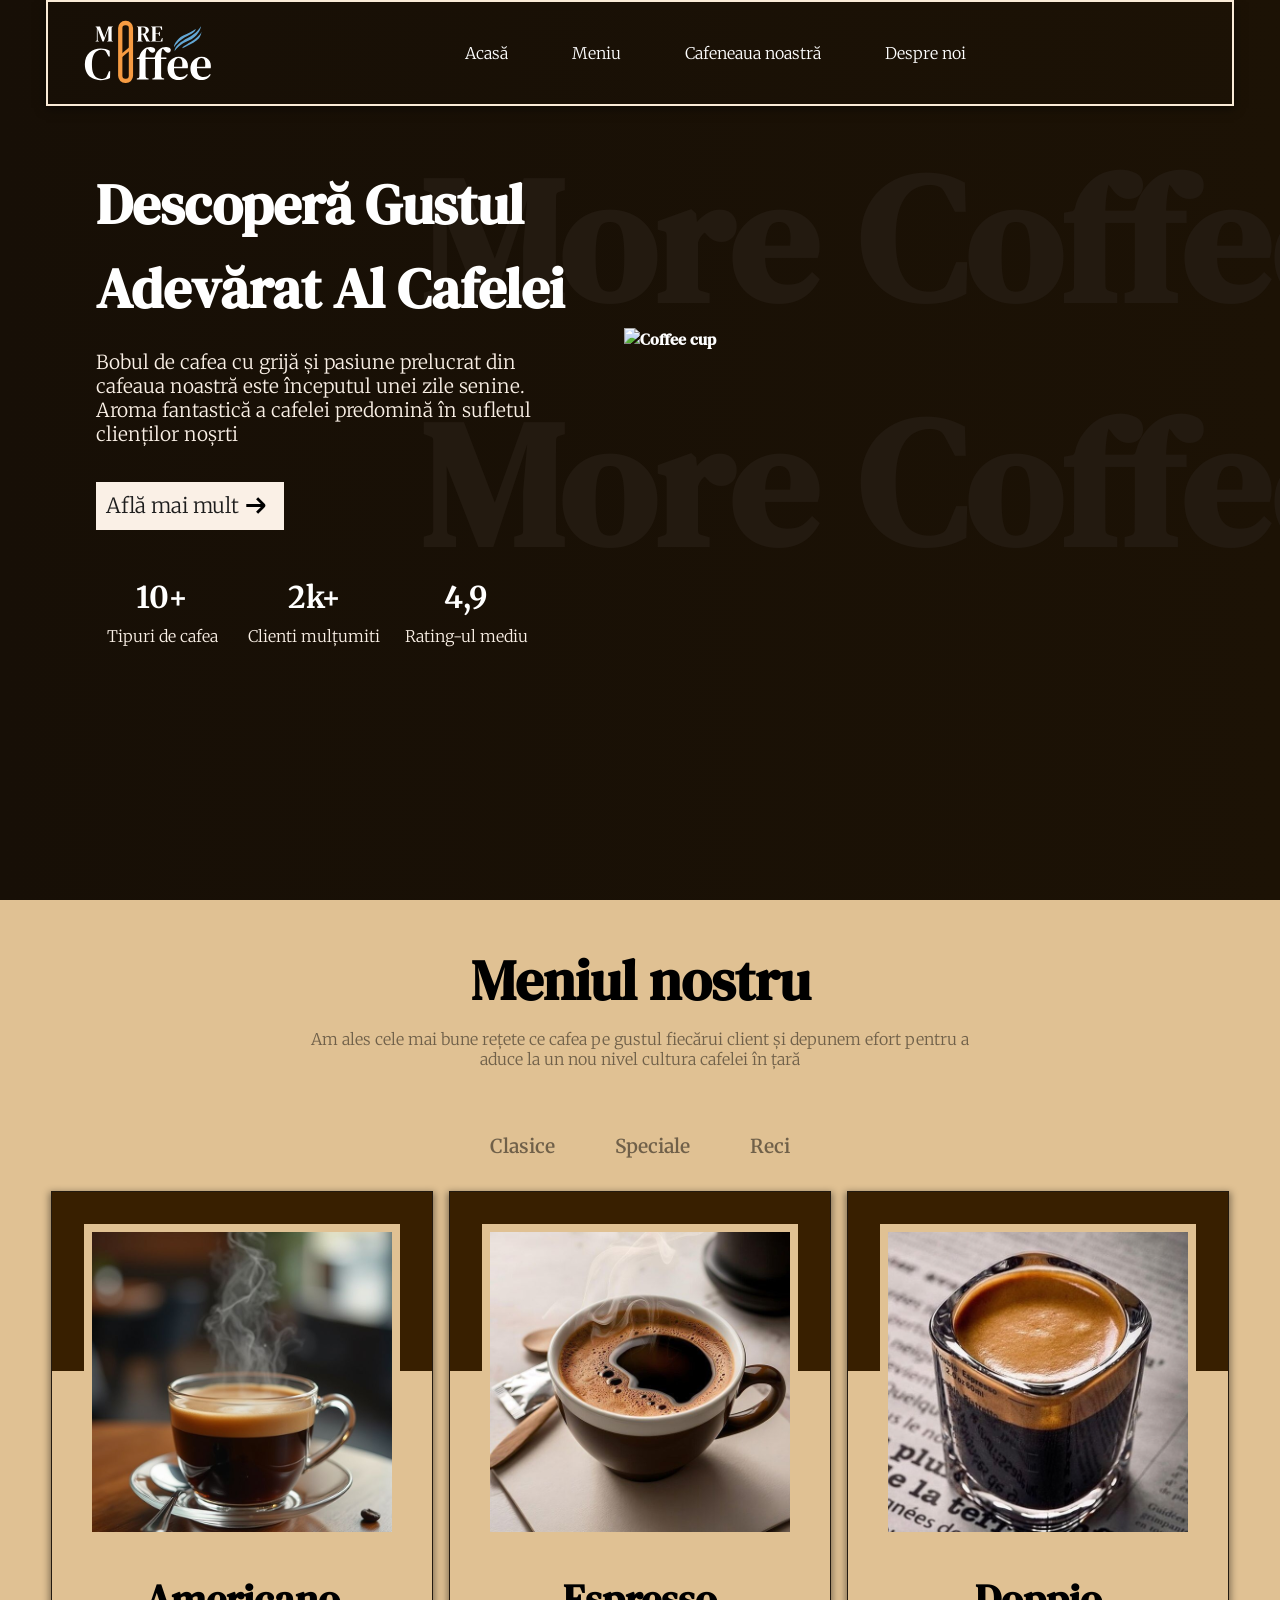
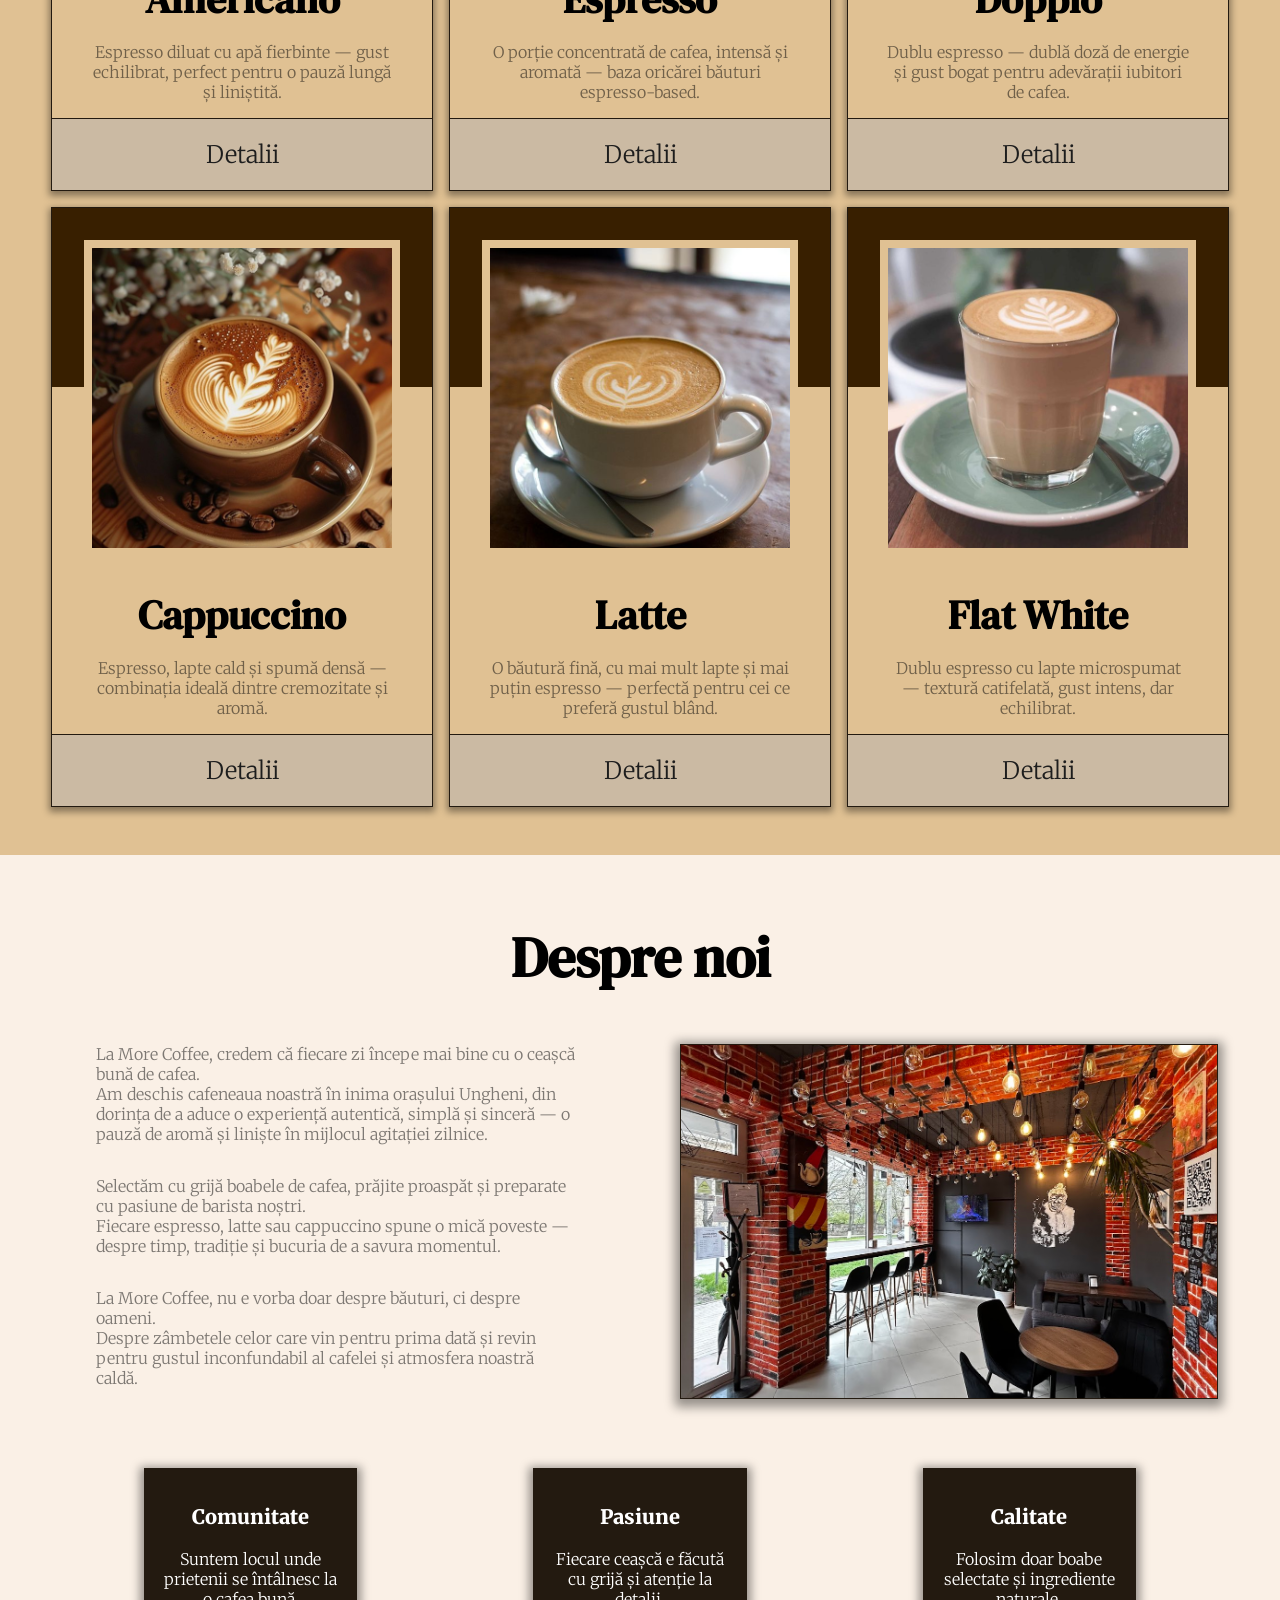
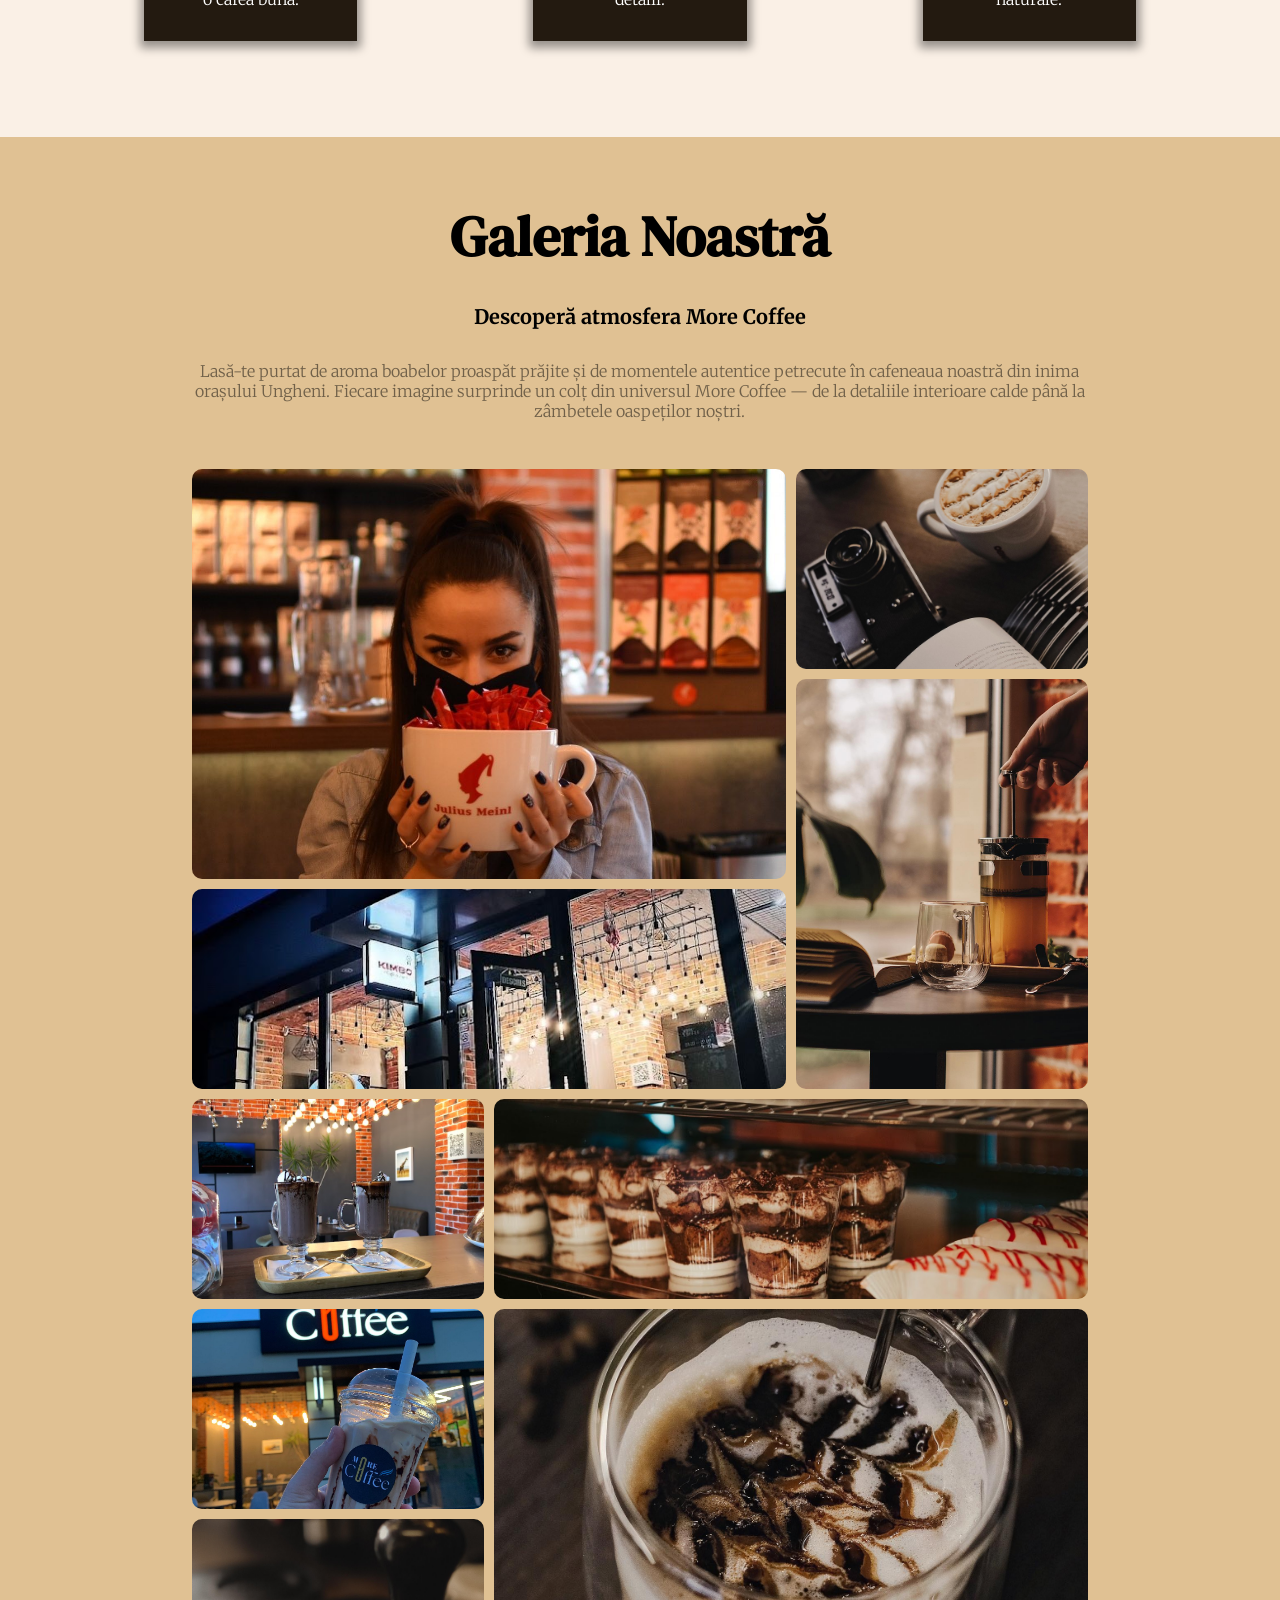
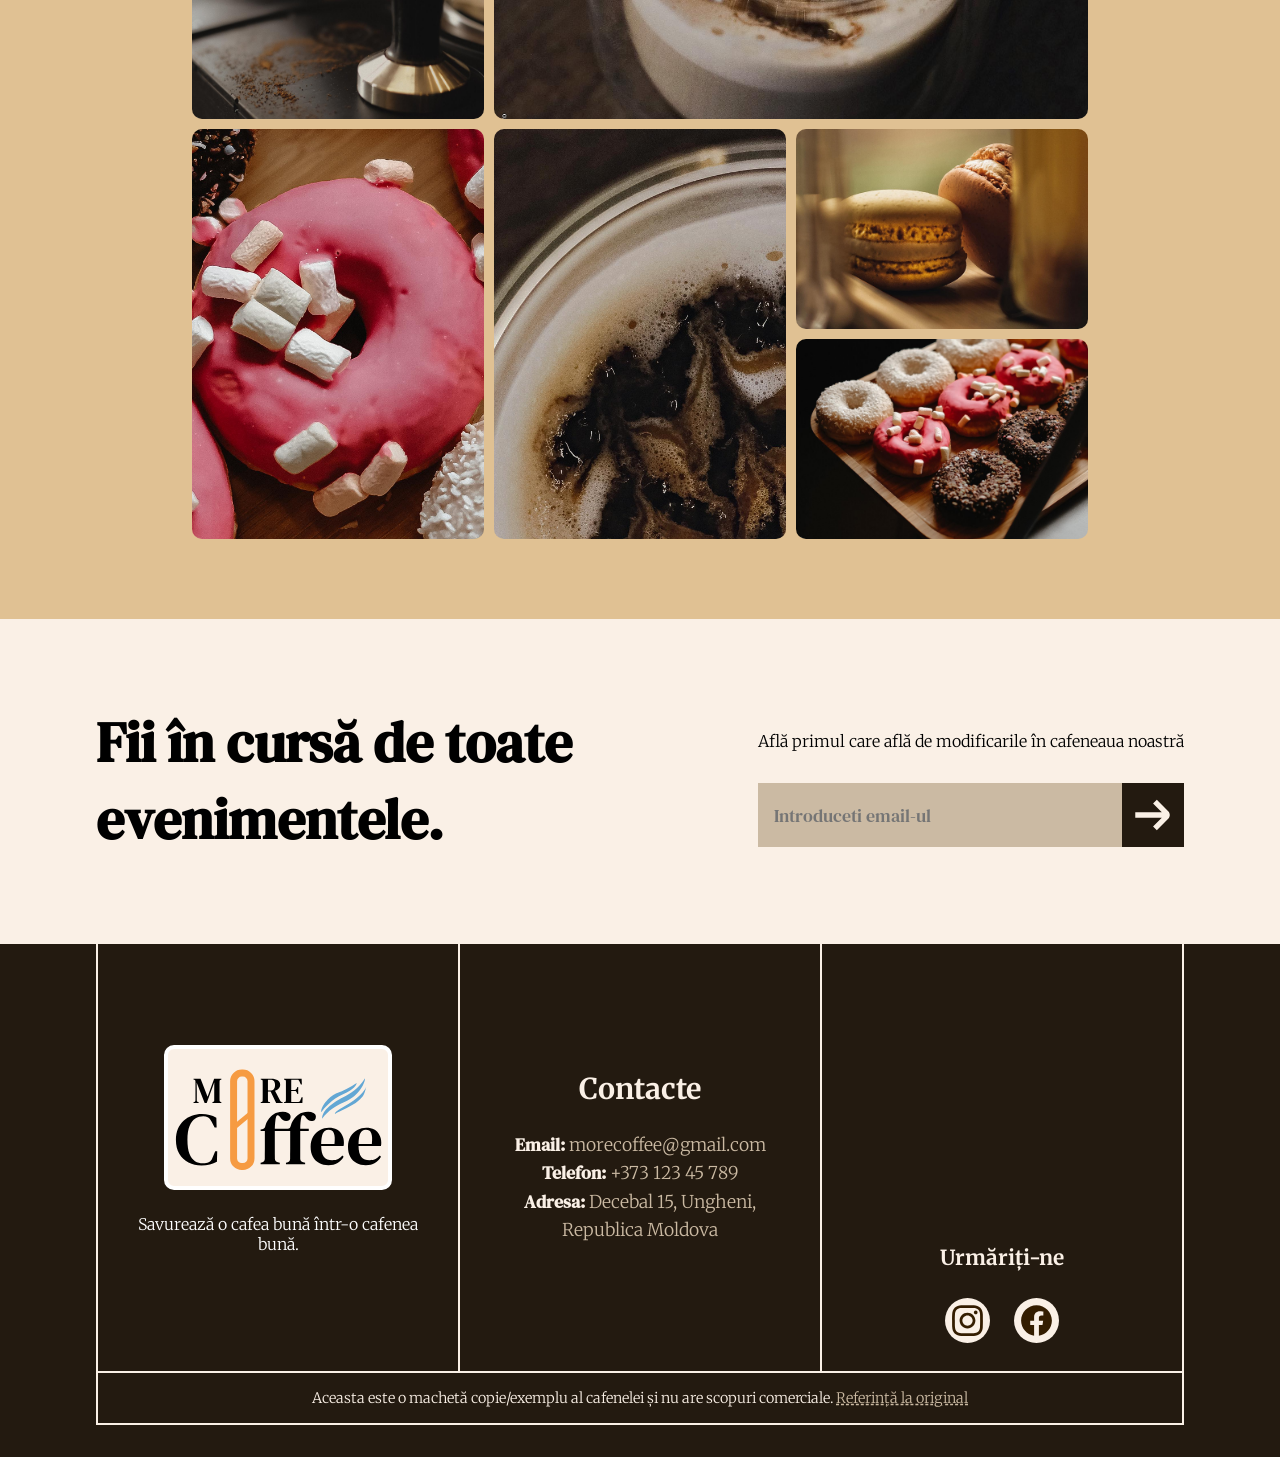
==== commit 3f417943: "Modifiactions" ====
--- a/index.html
+++ b/index.html
@@ -1,5 +1,5 @@
 <!DOCTYPE html>
-<html lang="en">
+<html lang="ro">
     <head>
         <!-- Font -->
         <link rel="preconnect" href="https://fonts.googleapis.com">
@@ -13,22 +13,21 @@
         <!-- Responsivitate pe dispozitive mobile -->
         <meta name="viewport" content="width=device-width, initial-scale=1.0">
         <!-- Descrierea (SEO + afișare în Google) -->
-        <meta name="description" content="Restaurantul Casa Albă din Ungheni – locația ideală pentru nunți, cumetrii, aniversări și evenimente speciale. Bucate delicioase, atmosferă elegantă și servicii impecabile.">
+        <meta name="description" content="Cafeneaua More Coffee - locația potrivită pentru a savura o cafea făcută cu dragoste">
         <!-- Cuvinte cheie (nu e obligatoriu, dar util uneori) -->
-        <meta name="keywords" content="restaurant Ungheni, Casa Albă, nuntă, banchet, sală de festivități, evenimente, cumetrie, aniversare, restaurant Moldova">
+        <meta name="keywords" content="cafenea Ungheni, More Coffee, cafea, coffee, cappuccino, americano, latte">
         <!-- Autorul site-ului -->
-        <meta name="author" content="d">
+        <meta name="Iulian" content="">
         <!-- Favicon -->
-        <link rel="icon" type="image/png" href="">
+        <link rel="icon" type="image/png" href="assets/images/favicon_io_white/favicon.ico">
         <!-- (Opțional) Meta tag pentru limba site-ului -->
-        <meta http-equiv="content-language" content="ro">
         <link rel="stylesheet" type="text/css" href="css/styles.css">
     </head>
     <body>
         <div class="container">
             <div class="container-header">
-                <nav class="header-navbar">
-                    <div class="navbar__logo"><a href=""><img src="assets/images/text_logo_black.svg"></a></div>
+                <nav class="header-navbar" id="header-navbar">
+                    <div class="navbar__logo"><a href=""><img src="assets/images/text_logo_black.svg" alt="More Coffee"></a></div>
                     <div class="navbar-links" id="navbar-links">
                         <a class="link__home" href="">Acasă</a>
                         <a class="link__menu" href="">Meniu</a>
@@ -37,6 +36,7 @@
                     </div>
                     <button class="navbar__menu-btn" id="navbar__menu-btn"></button>
                 </nav>
+                <div class="menu-overlay" id="menu-overlay"></div>
             </div>
 
             <div class="container-main">
@@ -56,7 +56,7 @@
                             </a>
                         </div>
 
-                        <img class="preview__coffee-image" src="assets/images/coffe_preview.png">
+                        <img class="preview__coffee-image" src="assets/images/coffe_preview.png" alt="Coffee cup">
                         <div class="preview-numbers">
                             <!-- la fiecare numar se adauga text prin css after -->
                             <p class="numbers__num">10+</p>
@@ -234,11 +234,7 @@
                             Despre zâmbetele celor care vin pentru prima dată și revin pentru gustul inconfundabil al cafelei și atmosfera noastră caldă.
                             </p>
                         </div>
-                        <img class="content-right__image" src="assets/images/enter_caffee.jpg"></img>
-
-                        <!-- <div class="content-right">
-                            <img class="content-right__image" src="assets/images/enter_caffee.jpg"></img>
-                        </div> -->
+                        <img class="content-right__image" src="assets/images/enter_caffee.jpg" alt="Inside Cafe">
 
                     </div>
                     
@@ -303,7 +299,7 @@
             <div class="container-footer">
                 <footer class="footer-content">
                     <div class="col_1">
-                        <img class="footer__logo" src="assets/images/text_logo_white.svg">
+                        <img class="footer__logo" src="assets/images/text_logo_white.svg" alt="Logo white footer">
                         <p class="footer__motto">Savurează o cafea bună într-o cafenea bună.</p>
                     </div>
                     <div class="col_2">
@@ -322,8 +318,8 @@
                         </div>
                         <p class="footer__follow">Urmăriți-ne</p>
                         <div class="social-links">
-                            <a class="icon__instagram" href="https://www.facebook.com/MoreCoffeeUngheni/"><img src="assets/images/instagram_icon.svg"></a>
-                            <a class="icon__facebook" href="https://www.instagram.com/more_coffee_ungheni/"><img src="assets/images/facebook_icon.svg"></a>
+                            <a class="icon__instagram" href="https://www.facebook.com/MoreCoffeeUngheni/"><img src="assets/images/instagram_icon.svg" alt="Instagram"></a>
+                            <a class="icon__facebook" href="https://www.instagram.com/more_coffee_ungheni/"><img src="assets/images/facebook_icon.svg" alt="Facebook"></a>
                         </div>
                     </div>
                     <p class="copyright">Aceasta este o machetă copie/exemplu al cafenelei și nu are scopuri comerciale. <a href="https://www.facebook.com/MoreCoffeeUngheni/">Referință la original</a></p>
--- a/css/styles.css
+++ b/css/styles.css
@@ -33,7 +33,7 @@
     display: flex;
     justify-content: center;
     width: 100%;
-    position: fixed;/* De setat pentru fixed */
+    position: fixed;
     top: 0;
     z-index: 100;
     background-image: linear-gradient(to right, rgba(23, 15, 6, 1), rgba(28, 18, 5, 1));
@@ -129,21 +129,39 @@
     width: 40px;
     height: 40px;
     background-size: cover;
+    cursor: pointer;
+    z-index: 1001;
+}
+
+/* Mobile menu */
+.header-navbar.activeMenu {
+    z-index: 1001;
 }
 
 .navbar-links.activeMenu {
     display: flex;
     flex-direction: column;
     width: 100%;
+    z-index: 1001;
+}
+
+.menu-overlay {
+    display: none;
+    position: fixed;
+    top: 0;
+    left: 0;
+    width: 100%;
+    height: 100%;
+    background: rgba(0,0,0,0.5);
+    z-index: 1000;
+}
+
+.menu-overlay.active {
+    display: block;
 }
 
 .navbar__menu-btn.activeMenu {
-    width: 200%;
-    height: 200%;
-    background-image: none;
-    position: absolute;
-    top: 100%;
-    left: 0;
+    display: none;
 }
 
 /* Preview block */
@@ -221,7 +239,7 @@
 }
 
 .preview__btn-img {
-    /* exista mici defecte cu transition pe safari */
+    /* few visual bugs with trasitions on Safari */
     background-image: url("../assets/images/arrow-small-right.svg");
     width: 35px;
     height: 35px;
@@ -270,12 +288,12 @@
     }
 
     .container-header {
-        max-width: 95%;
         display: flex;
         justify-self: center;
     }
 
     .preview-content {
+        margin-top: 3rem;
         padding: 1rem;
     }
 
@@ -438,6 +456,7 @@
     font-size: 1.5rem;
     border-top: solid var(--color-brown) 1.5px;
     transition: background-color, 0.4s ease;
+    color: var(--color-text);
 }
 
 .card__btn:hover {
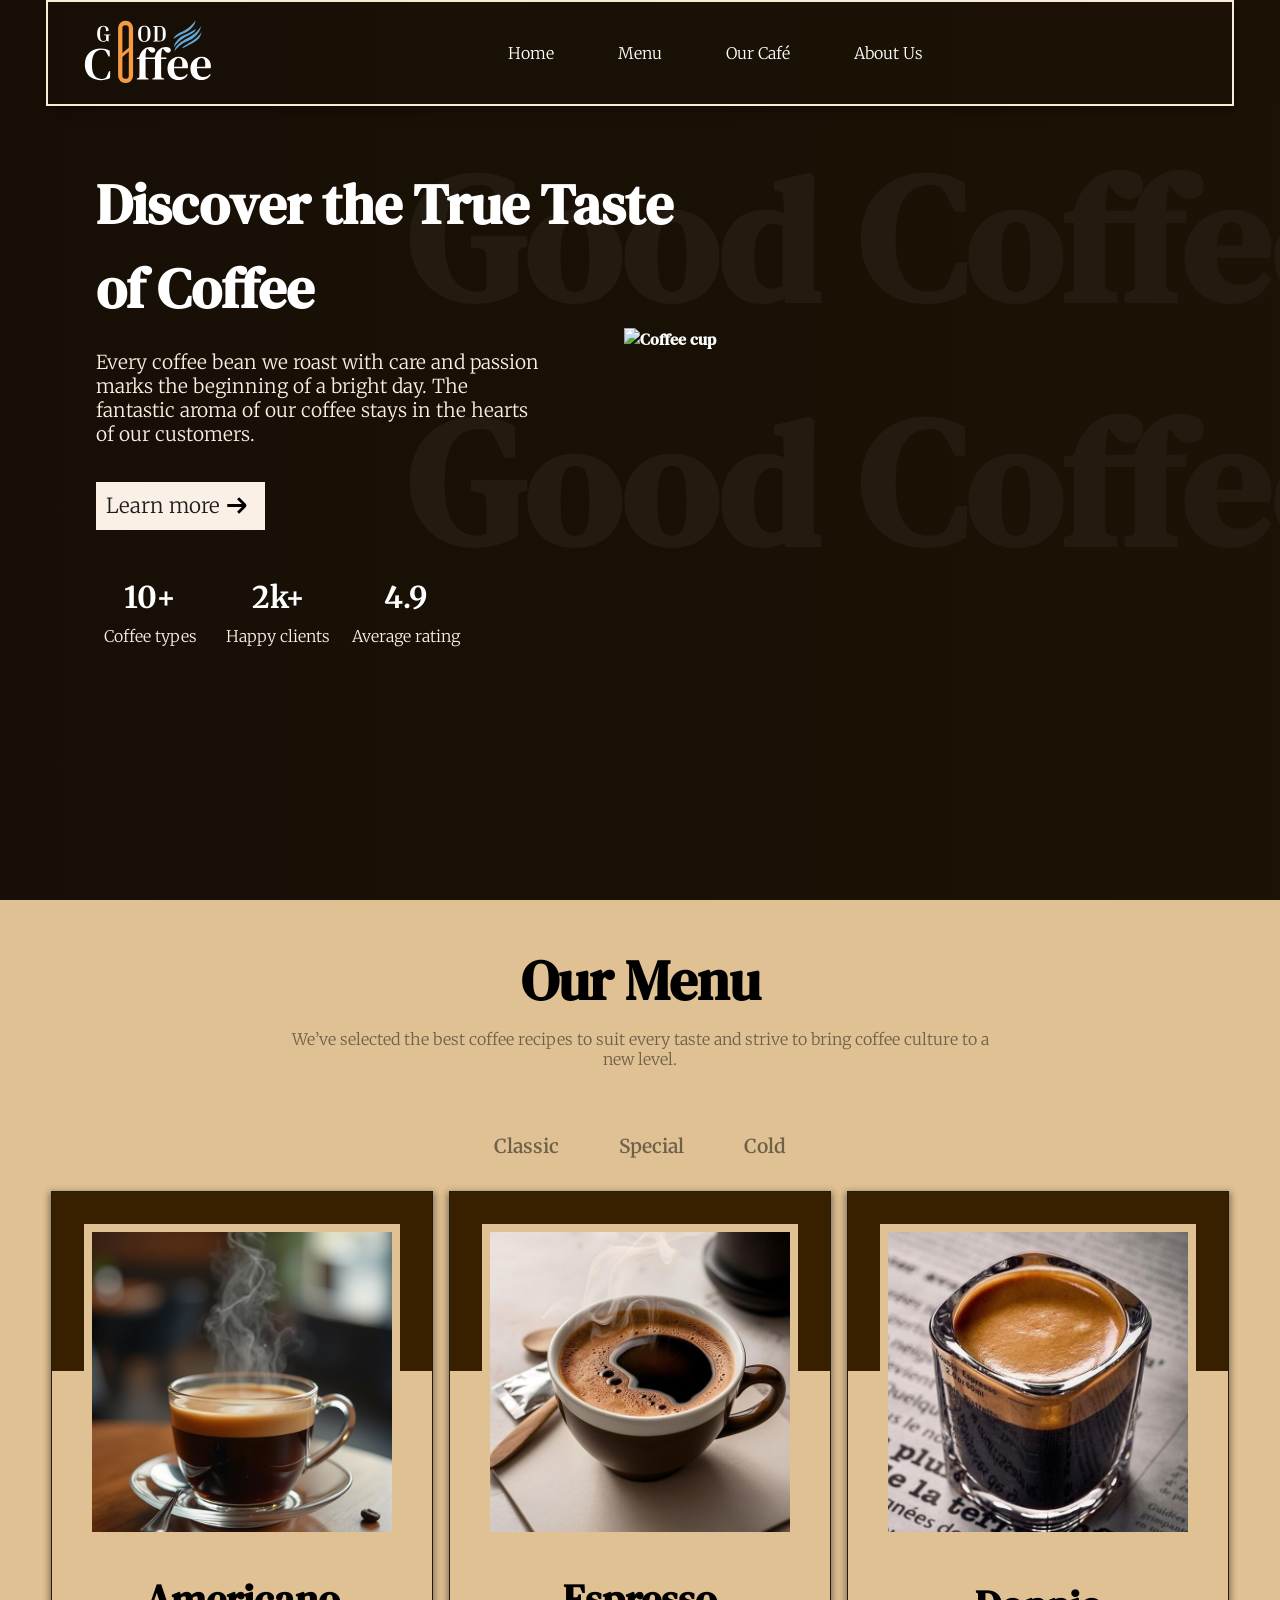
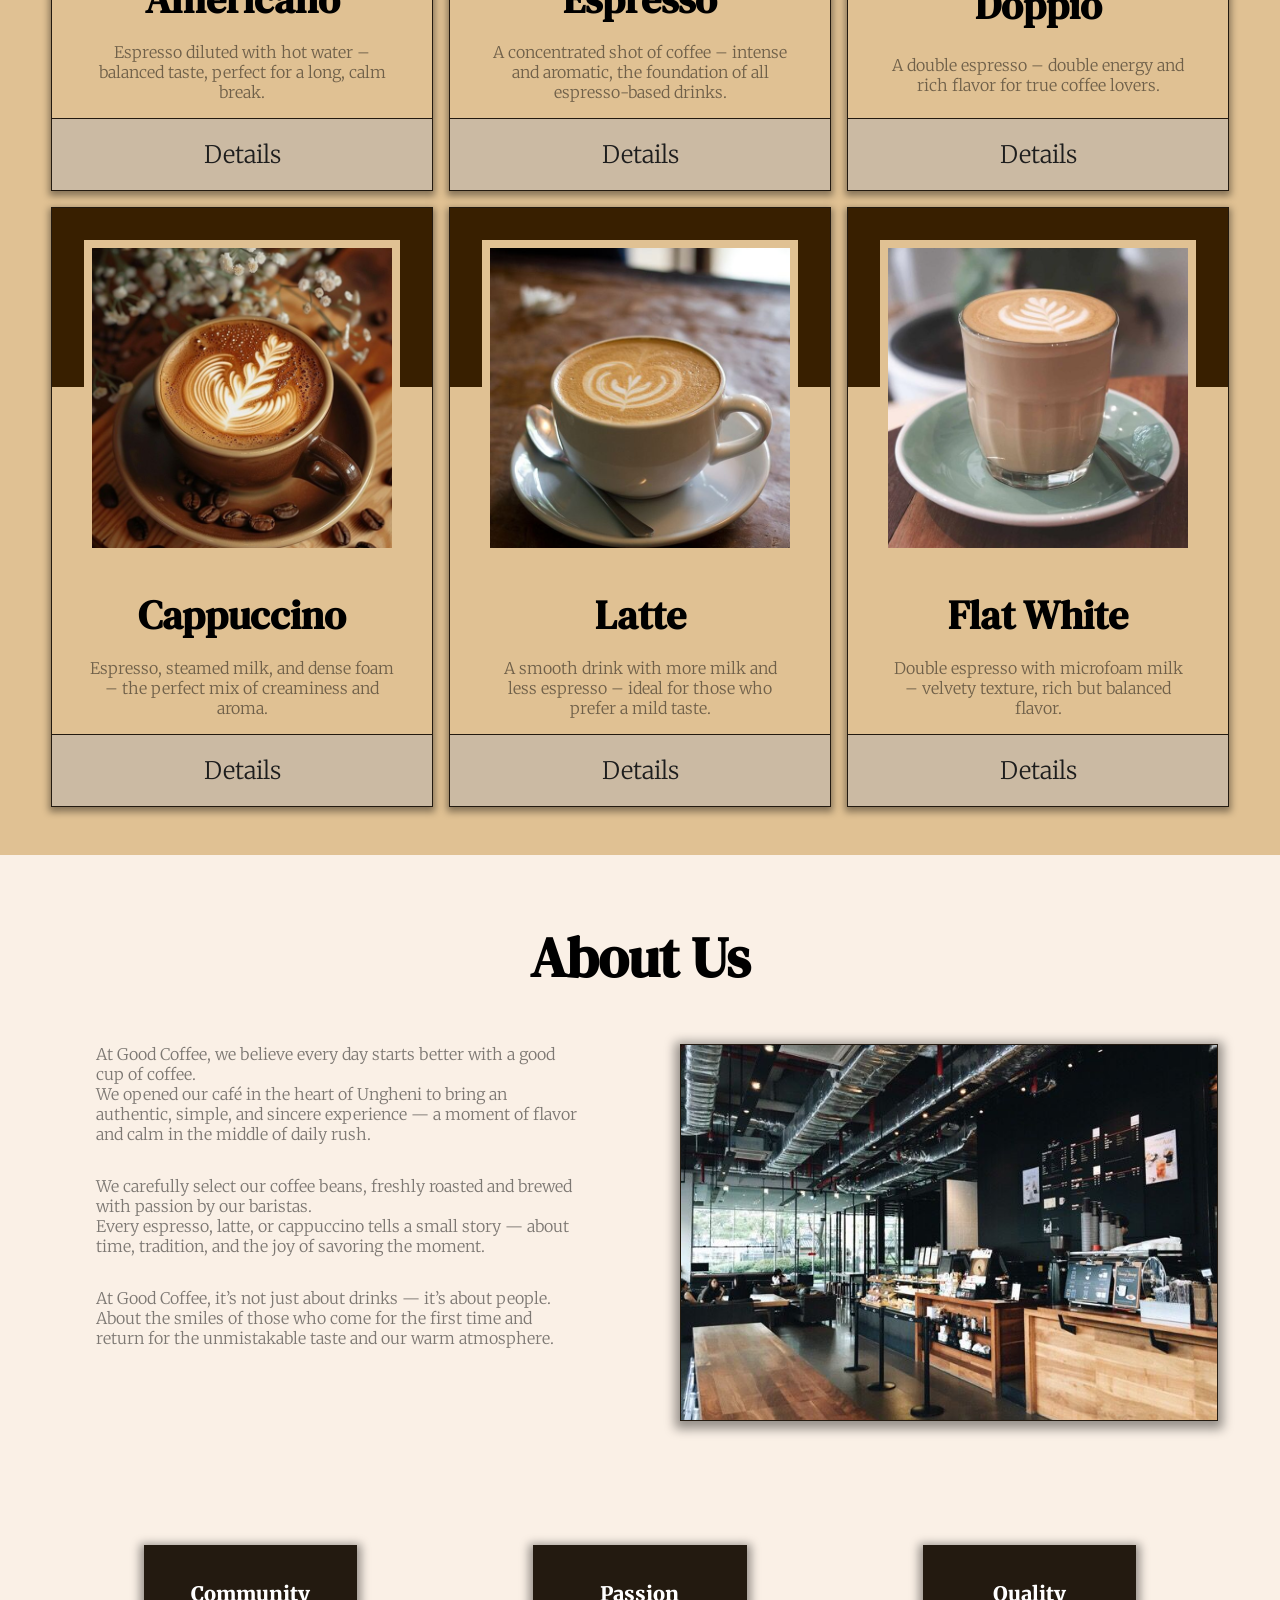
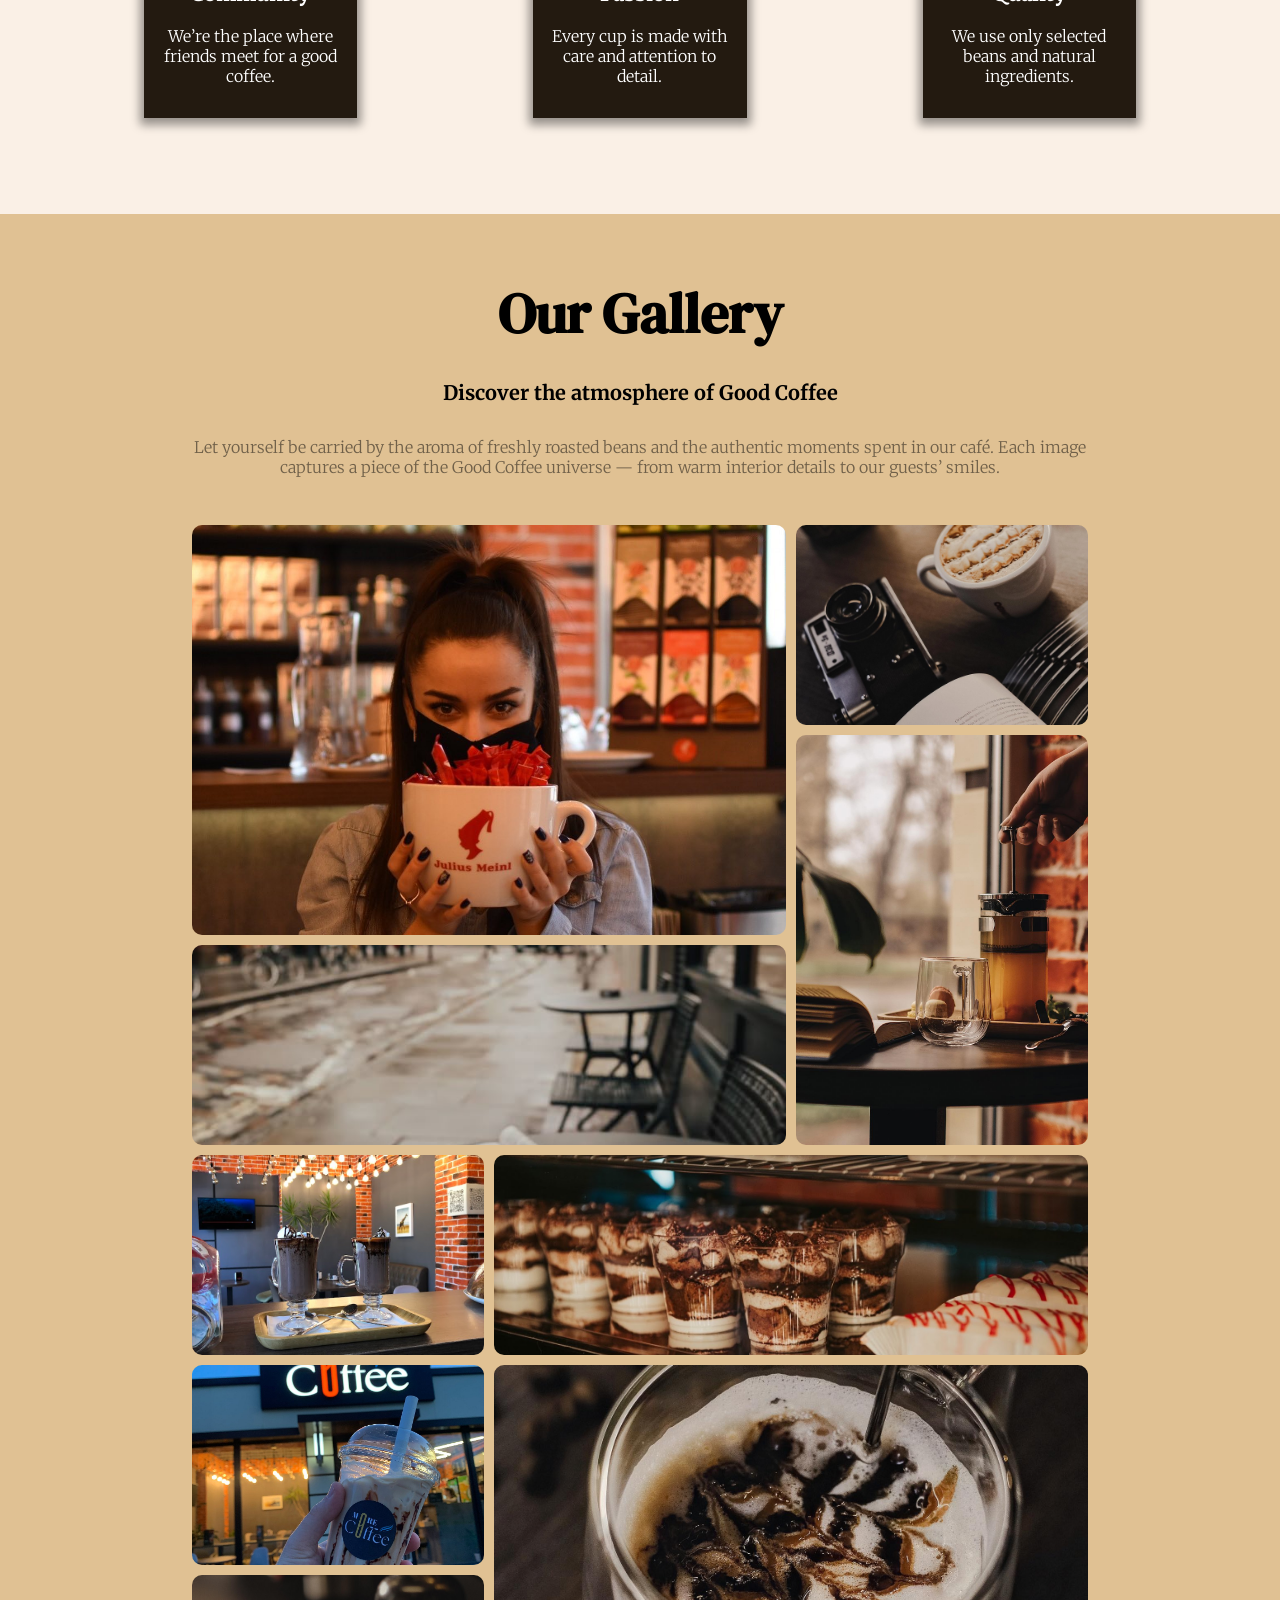
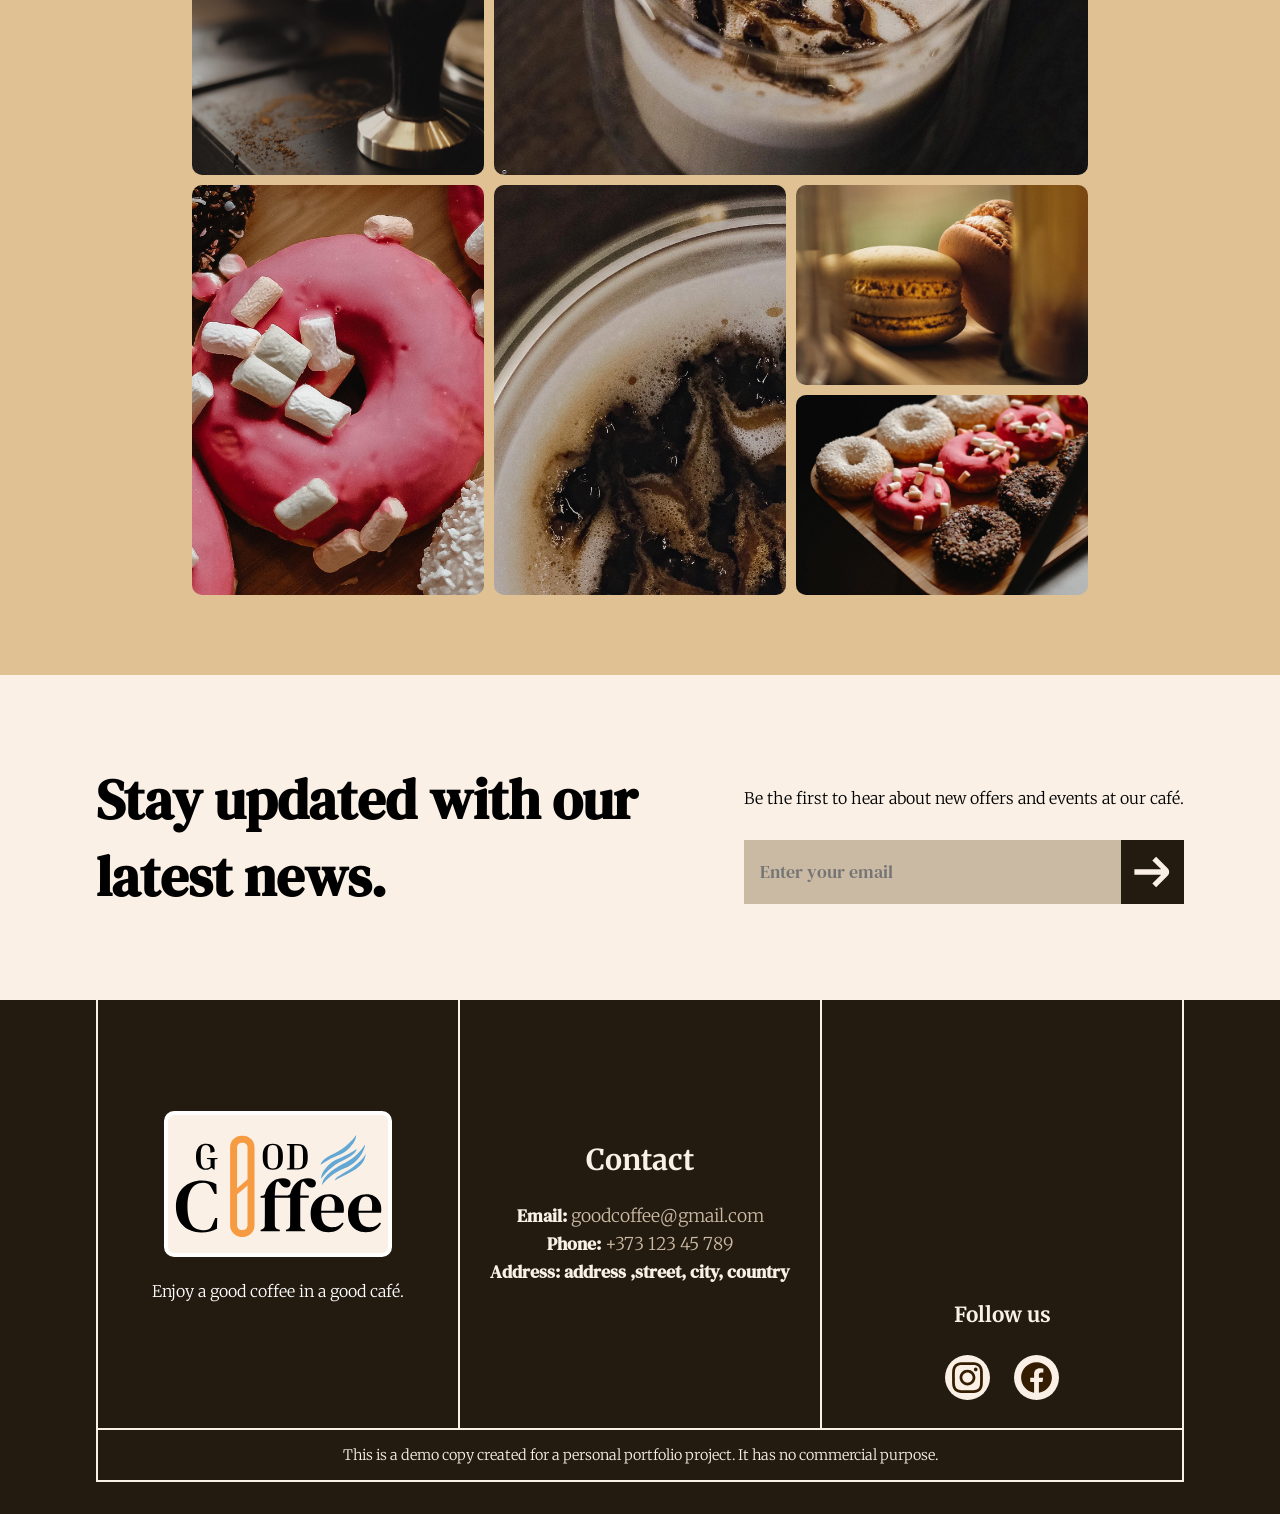
==== commit 89dd6807: "full change language, fix images and sintaxis for prod" ====
--- a/index.html
+++ b/index.html
@@ -1,332 +1,313 @@
 <!DOCTYPE html>
-<html lang="ro">
-    <head>
-        <!-- Font -->
-        <link rel="preconnect" href="https://fonts.googleapis.com">
-        <link rel="preconnect" href="https://fonts.gstatic.com" crossorigin>
-        <link href="https://fonts.googleapis.com/css2?family=DM+Serif+Text:ital@0;1&family=Merriweather:ital,opsz,wght@0,18..144,300..900;1,18..144,300..900&family=Nunito:ital,wght@0,200..1000;1,200..1000&family=Open+Sans:ital,wght@0,300..800;1,300..800&display=swap" rel="stylesheet">
-        
-        <title>More Coffee</title>
-        <meta charset="UTF-8">
-        <!-- Compatibilitate cu Internet Explorer (legacy) -->
-        <meta http-equiv="X-UA-Compatible" content="IE=edge">
-        <!-- Responsivitate pe dispozitive mobile -->
-        <meta name="viewport" content="width=device-width, initial-scale=1.0">
-        <!-- Descrierea (SEO + afișare în Google) -->
-        <meta name="description" content="Cafeneaua More Coffee - locația potrivită pentru a savura o cafea făcută cu dragoste">
-        <!-- Cuvinte cheie (nu e obligatoriu, dar util uneori) -->
-        <meta name="keywords" content="cafenea Ungheni, More Coffee, cafea, coffee, cappuccino, americano, latte">
-        <!-- Autorul site-ului -->
-        <meta name="Iulian" content="">
-        <!-- Favicon -->
-        <link rel="icon" type="image/png" href="assets/images/favicon_io_white/favicon.ico">
-        <!-- (Opțional) Meta tag pentru limba site-ului -->
-        <link rel="stylesheet" type="text/css" href="css/styles.css">
-    </head>
-    <body>
-        <div class="container">
-            <div class="container-header">
-                <nav class="header-navbar" id="header-navbar">
-                    <div class="navbar__logo"><a href=""><img src="assets/images/text_logo_black.svg" alt="More Coffee"></a></div>
-                    <div class="navbar-links" id="navbar-links">
-                        <a class="link__home" href="">Acasă</a>
-                        <a class="link__menu" href="">Meniu</a>
-                        <a class="link__cafe" href="">Cafeneaua noastră</a>
-                        <a class="link__about" href="">Despre noi</a>
-                    </div>
-                    <button class="navbar__menu-btn" id="navbar__menu-btn"></button>
-                </nav>
-                <div class="menu-overlay" id="menu-overlay"></div>
-            </div>
-
-            <div class="container-main">
+<html lang="en">
+<head>
+    <link rel="preconnect" href="https://fonts.googleapis.com">
+    <link rel="preconnect" href="https://fonts.gstatic.com" crossorigin>
+    <link href="https://fonts.googleapis.com/css2?family=DM+Serif+Text:ital@0;1&family=Merriweather:ital,opsz,wght@0,18..144,300..900;1,18..144,300..900&family=Nunito:ital,wght@0,200..1000;1,200..1000&family=Open+Sans:ital,wght@0,300..800;1,300..800&display=swap" rel="stylesheet">
+    <title>Good Coffee</title>
+    <meta charset="UTF-8">
+    <meta http-equiv="X-UA-Compatible" content="IE=edge">
+    <meta name="viewport" content="width=device-width, initial-scale=1.0">
+    <meta name="description" content="Good Coffee Café – the perfect place to enjoy coffee made with love.">
+    <meta name="keywords" content="coffee shop, Good Coffee, coffee, cappuccino, americano, latte, espresso">
+    <link rel="icon" type="image/png" href="assets/images/favicon_io_white/favicon-32x32.png">
+    <link rel="stylesheet" type="text/css" href="css/styles.css">
+</head>
+<body>
+    <div class="container">
+        <div class="container-header">
+            <nav class="header-navbar" id="header-navbar">
+                <div class="navbar__logo"><a href="#"><img src="assets/images/text_logo_black.svg" alt="Good Coffee"></a></div>
+                <div class="navbar-links" id="navbar-links">
+                    <a class="link__home" href="#">Home</a>
+                    <a class="link__menu" href="#menu-options">Menu</a>
+                    <a class="link__cafe" href="#gallery">Our Café</a>
+                    <a class="link__about" href="#about">About Us</a>
+                </div>
+                <button class="navbar__menu-btn" id="navbar__menu-btn"></button>
+            </nav>
+            <div class="menu-overlay" id="menu-overlay"></div>
+        </div>
+
+        <div class="container-main">
+            <div class="main-preview">
+                <div class="preview-background">
+                    <h1>Good Coffee<br>Good Coffee</h1>
+                </div>
+
+                <div class="preview-content">
+                    <h1 class="content__name">Discover the True Taste of Coffee</h1>
+                    <p class="content__describe">Every coffee bean we roast with care and passion marks the beginning of a bright day. The fantastic aroma of our coffee stays in the hearts of our customers.</p>
+                    <div class="preview-btn">
+                        <a class="preview__more-button" href="#">Learn more
+                            <div class="preview__btn-img"></div>
+                        </a>
+                    </div>
+
+                    <img class="preview__coffee-image" src="assets/images/coffe_preview.png" alt="Coffee cup">
+                    <div class="preview-numbers">
+                        <p class="numbers__num">10+</p>
+                        <p class="numbers__num">2k+</p>
+                        <p class="numbers__num">4.9</p>
+
+                        <p class="numbers__text">Coffee types</p>
+                        <p class="numbers__text">Happy clients</p>
+                        <p class="numbers__text">Average rating</p>
+                    </div>
+                </div>
+            </div>
+
+            <div class="main-menu">
+                <div class="menu-content">
+                    <h1 class="menu-content__name">Our Menu</h1>
+                    <p class="menu-content__describe">We’ve selected the best coffee recipes to suit every taste and strive to bring coffee culture to a new level.</p>
+
+                    <div class="menu-options" id="menu-options">
+                        <button class="options__btn" data-category="classic">Classic</button>
+                        <button class="options__btn" data-category="special">Special</button>
+                        <button class="options__btn" data-category="cold">Cold</button>
+                    </div>
+
+                    <!-- Classic Menu -->
+                    <div class="menu-block" data-category="classic">
+                        <div class="block-card">
+                            <div class="card__image-amrc"></div>
+                            <h3 class="card__name">Americano</h3>
+                            <p class="card__details">Espresso diluted with hot water – balanced taste, perfect for a long, calm break.</p>
+                            <button class="card__btn">Details</button>
+                        </div>
+
+                        <div class="block-card">
+                            <div class="card__image-esp"></div>
+                            <h3 class="card__name">Espresso</h3>
+                            <p class="card__details">A concentrated shot of coffee – intense and aromatic, the foundation of all espresso-based drinks.</p>
+                            <button class="card__btn">Details</button>
+                        </div>
+
+                        <div class="block-card">
+                            <div class="card__image-dopp"></div>
+                            <h3 class="card__name">Doppio</h3>
+                            <p class="card__details">A double espresso – double energy and rich flavor for true coffee lovers.</p>
+                            <button class="card__btn">Details</button>
+                        </div>
+
+                        <div class="block-card">
+                            <div class="card__image-capp"></div>
+                            <h3 class="card__name">Cappuccino</h3>
+                            <p class="card__details">Espresso, steamed milk, and dense foam – the perfect mix of creaminess and aroma.</p>
+                            <button class="card__btn">Details</button>
+                        </div>
+
+                        <div class="block-card">
+                            <div class="card__image-latt"></div>
+                            <h3 class="card__name">Latte</h3>
+                            <p class="card__details">A smooth drink with more milk and less espresso – ideal for those who prefer a mild taste.</p>
+                            <button class="card__btn">Details</button>
+                        </div>
+
+                        <div class="block-card">
+                            <div class="card__image-flw"></div>
+                            <h3 class="card__name">Flat White</h3>
+                            <p class="card__details">Double espresso with microfoam milk – velvety texture, rich but balanced flavor.</p>
+                            <button class="card__btn">Details</button>
+                        </div>
+                    </div>
+
+                    <!-- Special Menu -->
+                    <div class="menu-block" data-category="special">
+                        <div class="block-card">
+                            <div class="card__image-mocha"></div>
+                            <h3 class="card__name">Mocha</h3>
+                            <p class="card__details">Espresso mixed with chocolate and milk – smooth and perfectly balanced.</p>
+                            <button class="card__btn">Details</button>
+                        </div>
+
+                        <div class="block-card">
+                            <div class="card__image-affo"></div>
+                            <h3 class="card__name">Affogato</h3>
+                            <p class="card__details">A refined Italian dessert – a scoop of vanilla ice cream “drowned” in a hot espresso shot.</p>
+                            <button class="card__btn">Details</button>
+                        </div>
+
+                        <div class="block-card">
+                            <div class="card__image-caramel"></div>
+                            <h3 class="card__name">Caramel Latte</h3>
+                            <p class="card__details">Smooth espresso with steamed milk and a hint of caramel syrup for a sweet, silky flavor.</p>
+                            <button class="card__btn">Details</button>
+                        </div>
+
+                        <div class="block-card">
+                            <div class="card__image-irish"></div>
+                            <h3 class="card__name">Irish Coffee</h3>
+                            <p class="card__details">Strong coffee mixed with Irish whiskey, brown sugar, and cream – a timeless classic full of character.</p>
+                            <button class="card__btn">Details</button>
+                        </div>
+
+                        <div class="block-card">
+                            <div class="card__image-corta"></div>
+                            <h3 class="card__name">Cortado</h3>
+                            <p class="card__details">Espresso mixed with an equal amount of warm milk – smooth and well-balanced.</p>
+                            <button class="card__btn">Details</button>
+                        </div>
+
+                        <div class="block-card">
+                            <div class="card__image-macchi"></div>
+                            <h3 class="card__name">Macchiato</h3>
+                            <p class="card__details">A strong espresso “stained” with a touch of milk foam – simple yet powerful in flavor.</p>
+                            <button class="card__btn">Details</button>
+                        </div>
+                    </div>
+
+                    <!-- Cold Menu -->
+                    <div class="menu-block" data-category="cold">
+                        <div class="block-card">
+                            <div class="card__image-icelatte"></div>
+                            <h3 class="card__name">Iced Latte</h3>
+                            <p class="card__details">Refreshing espresso combined with cold milk and ice cubes – a summer favorite.</p>
+                            <button class="card__btn">Details</button>
+                        </div>
+
+                        <div class="block-card">
+                            <div class="card__image-icemocha"></div>
+                            <h3 class="card__name">Iced Mocha</h3>
+                            <p class="card__details">Chilled coffee, milk, and creamy chocolate over ice – a sweet blend of dessert and energy.</p>
+                            <button class="card__btn">Details</button>
+                        </div>
+
+                        <div class="block-card">
+                            <div class="card__image-icemacchi"></div>
+                            <h3 class="card__name">Iced Caramel Macchiato</h3>
+                            <p class="card__details">Layers of espresso, cold milk, and caramel syrup – silky texture and rich sweetness.</p>
+                            <button class="card__btn">Details</button>
+                        </div>
+
+                        <div class="block-card">
+                            <div class="card__image-coldbrew"></div>
+                            <h3 class="card__name">Cold Brew</h3>
+                            <p class="card__details">Slowly infused in cold water for hours – smooth, low-acid, and naturally aromatic.</p>
+                            <button class="card__btn">Details</button>
+                        </div>
+
+                        <div class="block-card">
+                            <div class="card__image-frapp"></div>
+                            <h3 class="card__name">Frappuccino</h3>
+                            <p class="card__details">A delicious blend of coffee, milk, and ice, topped with whipped cream – a favorite cold dessert drink.</p>
+                            <button class="card__btn">Details</button>
+                        </div>
+                                
+                        <div class="block-card">
+                            <div class="card__image-icevanilla"></div>
+                            <h3 class="card__name">Iced Vanilla Latte</h3>
+                            <p class="card__details">Cold espresso with vanilla-flavored milk – sweet, refreshing, and perfectly balanced.</p>
+                            <button class="card__btn">Details</button>
+                        </div>
+                    </div>
+                </div>
+            </div>
+
+            <div class="main-about" id="about">
+                <h2 class="content__name">About Us</h2>
+                <div class="about-content">
+                    <div class="content-left">
+                        <p class="about__describe">At Good Coffee, we believe every day starts better with a good cup of coffee.<br>
+                        We opened our café in the heart of Ungheni to bring an authentic, simple, and sincere experience — a moment of flavor and calm in the middle of daily rush.</p>
+
+                        <p class="about__describe">We carefully select our coffee beans, freshly roasted and brewed with passion by our baristas.<br>
+                        Every espresso, latte, or cappuccino tells a small story — about time, tradition, and the joy of savoring the moment.</p>
+
+                        <p class="about__describe">At Good Coffee, it’s not just about drinks — it’s about people.<br>
+                        About the smiles of those who come for the first time and return for the unmistakable taste and our warm atmosphere.</p>
+                    </div>
+                    <img class="content-right__image" src="assets/images/enter_caffee.jpg" alt="Inside Café">
+                </div>
+                
+                <div class="about-content-footer">
+                    <div class="footer-card">
+                        <p class="footer__feature">Community</p>       
+                        <p class="footer__value">We’re the place where friends meet for a good coffee.</p>
+                    </div>
                     
-                <div class="main-preview">
-
-                        <div class="preview-background">
-                            <h1>More Coffee<br>More Coffee</h1>
-                        </div>
-
-                    <div class="preview-content">
-                        <h1 class="content__name">Descoperă Gustul Adevărat Al Cafelei</h1>
-                        <p class="content__describe">Bobul de cafea cu grijă și pasiune prelucrat din cafeaua noastră este începutul unei zile senine. Aroma fantastică a cafelei predomină în sufletul clienților noșrti </p>
-                        <div class="preview-btn">
-                            <a class="preview__more-button" href="">Află mai mult
-                            <div class="preview__btn-img"></div>
-                            </a>
-                        </div>
-
-                        <img class="preview__coffee-image" src="assets/images/coffe_preview.png" alt="Coffee cup">
-                        <div class="preview-numbers">
-                            <!-- la fiecare numar se adauga text prin css after -->
-                            <p class="numbers__num">10+</p>
-                            <p class="numbers__num">2k+</p>
-                            <p class="numbers__num">4,9</p>
-
-                            <p class="numbers__text">Tipuri de cafea</p>
-                            <p class="numbers__text">Clienti mulțumiti</p>
-                            <p class="numbers__text">Rating-ul mediu</p>
-                        </div>
-                    </div>
-                </div>
-
-                <div class="main-menu">
-                    <div class="menu-content">
-                        <h1 class="menu-content__name">Meniul nostru</h1>
-                        <p class="menu-content__describe">Am ales cele mai bune rețete ce cafea pe gustul fiecărui client și depunem efort pentru a aduce la un nou nivel cultura cafelei în țară</p>
+                    <div class="footer-card">             
+                        <p class="footer__feature">Passion</p>
+                        <p class="footer__value">Every cup is made with care and attention to detail.</p>
+                    </div>
+
+                    <div class="footer-card">
+                        <p class="footer__feature">Quality</p>
+                        <p class="footer__value">We use only selected beans and natural ingredients.</p>
+                    </div>
+                </div>
+            </div>
+
+            <div class="main-gallery" id="gallery">
+                <div class="gallery-content">
+                    <h1 class="gallery__title">Our Gallery</h1>
+                    <p class="gallery__motto">Discover the atmosphere of Good Coffee</p>
+                    <p class="gallery__describe">Let yourself be carried by the aroma of freshly roasted beans and the authentic moments spent in our café. Each image captures a piece of the Good Coffee universe — from warm interior details to our guests’ smiles.</p>
+                </div>
                 
-                        <div class="menu-options">
-                            <button class="options__btn" data-category="classic">Clasice</button>
-                            <button class="options__btn" data-category="special">Speciale</button>
-                            <button class="options__btn" data-category="cold">Reci</button>
-                        </div>
-                        
-                        <!-- Classic menu -->
-                        <div class="menu-block" data-category="classic">
-                            <div class="block-card">
-                                <div class="card__image-amrc"></div>
-                                <h3 class="card__name">Americano</h3>
-                                <p class="card__details">Espresso diluat cu apă fierbinte — gust echilibrat, perfect pentru o pauză lungă și liniștită.</p>
-                                <button class="card__btn">Detalii</button>
-                            </div>
-    
-                            <div class="block-card">
-                                <div class="card__image-esp"></div>
-                                <h3 class="card__name">Espresso</h3>
-                                <p class="card__details">O porție concentrată de cafea, intensă și aromată — baza oricărei băuturi espresso-based.</p>
-                                <button class="card__btn">Detalii</button>
-                            </div>
-                            
-                            <div class="block-card">
-                                <div class="card__image-dopp"></div>
-                                <h3 class="card__name">Doppio</h3>
-                                <p class="card__details">Dublu espresso — dublă doză de energie și gust bogat pentru adevărații iubitori de cafea.</p>
-                                <button class="card__btn">Detalii</button>
-                            </div>
-    
-                            <div class="block-card">
-                                <div class="card__image-capp"></div>
-                                <h3 class="card__name">Cappuccino</h3>
-                                <p class="card__details">Espresso, lapte cald și spumă densă — combinația ideală dintre cremozitate și aromă.</p>
-                                <button class="card__btn">Detalii</button>
-                            </div>
-    
-                            <div class="block-card">
-                                <div class="card__image-latt"></div>
-                                <h3 class="card__name">Latte</h3>
-                                <p class="card__details">O băutură fină, cu mai mult lapte și mai puțin espresso — perfectă pentru cei ce preferă gustul blând.</p>
-                                <button class="card__btn">Detalii</button>
-                            </div>
-                            
-                            <div class="block-card">
-                                <div class="card__image-flw"></div>
-                                <h3 class="card__name">Flat White</h3>
-                                <p class="card__details">Dublu espresso cu lapte microspumat — textură catifelată, gust intens, dar echilibrat.</p>
-                                <button class="card__btn">Detalii</button>
-                            </div>                            
-                        </div>
-                        <!-- Special menu -->
-                        <div class="menu-block" data-category="special">
-                            <div class="block-card">
-                                <div class="card__image-mocha"></div>
-                                <h3 class="card__name">Mocha</h3>
-                                <p class="card__details">Espresso diluat cu apă fierbinte — gust echilibrat, perfect pentru o pauză lungă și liniștită.</p>
-                                <button class="card__btn">Detalii</button>
-                            </div>
-    
-                            <div class="block-card">
-                                <div class="card__image-affo"></div>
-                                <h3 class="card__name">Affogato</h3>
-                                <p class="card__details">Un desert italian rafinat — o porție de înghețată de vanilie „înecată” într-un shot fierbinte de espresso.</p>
-                                <button class="card__btn">Detalii</button>
-                            </div>
-                            
-                            <div class="block-card">
-                                <div class="card__image-caramel"></div>
-                                <h3 class="card__name">Caramel Latte</h3>
-                                <p class="card__details">Espresso fin cu lapte spumat și un strop de sirop de caramel, pentru o aromă dulce și catifelată.</p>
-                                <button class="card__btn">Detalii</button>
-                            </div>
-    
-                            <div class="block-card">
-                                <div class="card__image-irish"></div>
-                                <h3 class="card__name">Irish Coffee</h3>
-                                <p class="card__details">Cafea tare combinată cu whisky irlandez, zahăr brun și frișcă — o băutură clasică, plină de caracter.</p>
-                                <button class="card__btn">Detalii</button>
-                            </div>
-    
-                            <div class="block-card">
-                                <div class="card__image-corta"></div>
-                                <h3 class="card__name">Cortado</h3>
-                                <p class="card__details">Espresso amestecat cu o cantitate egală de lapte cald, care temperează aciditatea și oferă un gust echilibrat.</p>
-                                <button class="card__btn">Detalii</button>
-                            </div>
-                            
-                            <div class="block-card">
-                                <div class="card__image-macchi"></div>
-                                <h3 class="card__name">Macchiato</h3>
-                                <p class="card__details">Un espresso intens „pătat” cu puțin lapte spumat — simplu, dar puternic în aromă.</p>
-                                <button class="card__btn">Detalii</button>
-                            </div>                            
-                        </div>
-                        <!-- Cold menu -->
-                        <div class="menu-block" data-category="cold">
-                            <div class="block-card">
-                                <div class="card__image-icelatte"></div>
-                                <h3 class="card__name">Iced Latte</h3>
-                                <p class="card__details">Espresso răcoritor combinat cu lapte rece și cuburi de gheață — un clasic perfect pentru zilele calde.</p>
-                                <button class="card__btn">Detalii</button>
-                            </div>
-    
-                            <div class="block-card">
-                                <div class="card__image-icemocha"></div>
-                                <h3 class="card__name">Iced Mocha</h3>
-                                <p class="card__details">Cafea rece, lapte și ciocolată cremoasă, servite peste gheață — combinația ideală între energie și desert.</p>
-                                <button class="card__btn">Detalii</button>
-                            </div>
-                            
-                            <div class="block-card">
-                                <div class="card__image-icemacchi"></div>
-                                <h3 class="card__name">Iced Caramel Macchiato</h3>
-                                <p class="card__details">Straturi de espresso, lapte rece și sirop de caramel, cu o textură catifelată și gust dulce intens.</p>
-                                <button class="card__btn">Detalii</button>
-                            </div>
-    
-                            <div class="block-card">
-                                <div class="card__image-coldbrew"></div>
-                                <h3 class="card__name">Cold Brew</h3>
-                                <p class="card__details">Cafea infuzată lent în apă rece timp de ore întregi — gust fin, mai puțin acid și plin de aromă naturală.</p>
-                                <button class="card__btn">Detalii</button>
-                            </div>
-                            
-                            <div class="block-card">
-                                <div class="card__image-frapp"></div>
-                                <h3 class="card__name">Frappuccino</h3>
-                                <p class="card__details">Amestec delicios de cafea, lapte și gheață blenduite, acoperite cu frișcă — desertul rece preferat al iubitorilor de cafea.</p>
-                                <button class="card__btn">Detalii</button>
-                            </div>
-
-                            <div class="block-card">
-                                <div class="card__image-icevanilla"></div>
-                                <h3 class="card__name">Iced Vanilla Latte</h3>
-                                <p class="card__details">Espresso rece și lapte cu aromă de vanilie, perfect echilibrate pentru o băutură dulce și revigorantă.</p>
-                                <button class="card__btn">Detalii</button>
-                            </div>
-                            
-                        </div>
-                    </div>
-                </div>
-
-                <div class="main-about">
-                    <h2 class="content__name">Despre noi</h2>
-                    <div class="about-content">
-                        <div class="content-left">
-                            <p class="about__describe">La More Coffee, credem că fiecare zi începe mai bine cu o ceașcă bună de cafea.<br>
-                            Am deschis cafeneaua noastră în inima orașului Ungheni, din dorința de a aduce o experiență autentică, simplă și sinceră — o pauză de aromă și liniște în mijlocul agitației zilnice.
-                            </p>
-
-                            <p class="about__describe">
-                            Selectăm cu grijă boabele de cafea, prăjite proaspăt și preparate cu pasiune de barista noștri.<br>
-                            Fiecare espresso, latte sau cappuccino spune o mică poveste — despre timp, tradiție și bucuria de a savura momentul.
-                            </p>
-
-                            <p class="about__describe">La More Coffee, nu e vorba doar despre băuturi, ci despre oameni.<br>
-                            Despre zâmbetele celor care vin pentru prima dată și revin pentru gustul inconfundabil al cafelei și atmosfera noastră caldă.
-                            </p>
-                        </div>
-                        <img class="content-right__image" src="assets/images/enter_caffee.jpg" alt="Inside Cafe">
-
-                    </div>
-                    
-                    <div class="about-content-footer">
-                        
-                        <div class="footer-card">
-                            <p class="footer__feature">Comunitate</p>       
-                            <p class="footer__value">Suntem locul unde prietenii se întâlnesc la o cafea bună.</p>
-                        </div>
-                        
-                        <div class="footer-card">             
-                            <p class="footer__feature">Pasiune</p>
-                            <p class="footer__value">Fiecare ceașcă e făcută cu grijă și atenție la detalii.</p>
-                        </div>
-
-                        <div class="footer-card">
-                             <p class="footer__feature">Calitate</p>
-                             <p class="footer__value">Folosim doar boabe selectate și ingrediente naturale.</p>
-                        </div>
-                    </div>
-                </div>
-
-                <div class="main-gallery">
-                    <div class="gallery-content">
-                        <h1 class="gallery__title">Galeria Noastră</h1>
-                        <p class="gallery__motto">Descoperă atmosfera More Coffee</p>
-                        <p class="gallery__describe">Lasă-te purtat de aroma boabelor proaspăt prăjite și de momentele autentice petrecute în cafeneaua noastră din inima orașului Ungheni. Fiecare imagine surprinde un colț din universul More Coffee — de la detaliile interioare calde până la zâmbetele oaspeților noștri.</p>
-                    </div>
-                    
-                    <div class="gallery-block">
-                        <div class="image_1"></div>
-                        <div class="image_2"></div>
-                        <div class="image_3"></div>
-                        <div class="image_4"></div>
-                        <div class="image_5"></div>
-                        <div class="image_6"></div>
-                        <div class="image_7"></div>
-                        <div class="image_8"></div>
-                        <div class="image_9"></div>
-                        <div class="image_10"></div>
-                        <div class="image_11"></div>
-                        <div class="image_12"></div>
-                        <div class="image_13"></div>
-                    </div>
-                </div>
-
-                <div class="main-repost">
-                    <div class="repost-content">
-                        <h1 class="repost-content__title">Fii în cursă de toate evenimentele.</h1>
-                        <div class="repost-content-form">
-                            <p class="email__repost">Află primul care află de modificarile în cafeneaua noastră</p>
-                            <form>
-                                <input type="email" id="email__repost" placeholder="Introduceti email-ul" class="input__email">
-                                <input type="submit" value="" class="input__submit">
-                            </form>
-                        </div>
-                    </div>
-                </div>
-            </div>
-
-
-            <div class="container-footer">
-                <footer class="footer-content">
-                    <div class="col_1">
-                        <img class="footer__logo" src="assets/images/text_logo_white.svg" alt="Logo white footer">
-                        <p class="footer__motto">Savurează o cafea bună într-o cafenea bună.</p>
-                    </div>
-                    <div class="col_2">
-                        <p>Contacte</p>
-                        <address>
-                            Email: <a href="mailto:">morecoffee@gmail.com</a><br>
-                            Telefon: <a href="tel:+373123456789">+373 123 45 789</a><br>
-                            Adresa: <a href="https://maps.app.goo.gl/YyADucqCBpjpmW6X9">Decebal 15, Ungheni, Republica Moldova</a>
-                        </address>
-                    </div>
-                    <div class="col_3">
-                        <div class="footer-video">
-                            <video autoplay muted loop playsinline>
-                                <source src="assets/video/video_footer.mp4">
-                            </video>
-                        </div>
-                        <p class="footer__follow">Urmăriți-ne</p>
-                        <div class="social-links">
-                            <a class="icon__instagram" href="https://www.facebook.com/MoreCoffeeUngheni/"><img src="assets/images/instagram_icon.svg" alt="Instagram"></a>
-                            <a class="icon__facebook" href="https://www.instagram.com/more_coffee_ungheni/"><img src="assets/images/facebook_icon.svg" alt="Facebook"></a>
-                        </div>
-                    </div>
-                    <p class="copyright">Aceasta este o machetă copie/exemplu al cafenelei și nu are scopuri comerciale. <a href="https://www.facebook.com/MoreCoffeeUngheni/">Referință la original</a></p>
-                </footer>
+                <div class="gallery-block">
+                    <div class="image_1"></div>
+                    <div class="image_2"></div>
+                    <div class="image_3"></div>
+                    <div class="image_4"></div>
+                    <div class="image_5"></div>
+                    <div class="image_6"></div>
+                    <div class="image_7"></div>
+                    <div class="image_8"></div>
+                    <div class="image_9"></div>
+                    <div class="image_10"></div>
+                    <div class="image_11"></div>
+                    <div class="image_12"></div>
+                    <div class="image_13"></div>
+                </div>
+            </div>
+
+            <div class="main-repost">
+                <div class="repost-content">
+                    <h1 class="repost-content__title">Stay updated with our latest news.</h1>
+                    <div class="repost-content-form">
+                        <p class="email__repost">Be the first to hear about new offers and events at our café.</p>
+                        <form>
+                            <input type="email" id="email__repost" placeholder="Enter your email" class="input__email">
+                            <input type="submit" value="" class="input__submit">
+                        </form>
+                    </div>
+                </div>
             </div>
         </div>
-    
-    <script src="scripts/script.js"></script>
-    </body>
+
+        <div class="container-footer">
+            <footer class="footer-content">
+                <div class="col_1">
+                    <img class="footer__logo" src="assets/images/text_logo_white.svg" alt="Good Coffee logo">
+                    <p class="footer__motto">Enjoy a good coffee in a good café.</p>
+                </div>
+                <div class="col_2">
+                    <p>Contact</p>
+                    <address>
+                        Email: <a href="mailto:goodcoffee@gmail.com">goodcoffee@gmail.com</a><br>
+                        Phone: <a href="tel:+373123456789">+373 123 45 789</a><br>
+                        Address:  address ,street, city, country
+                    </address>
+                </div>
+                <div class="col_3">
+                    <div class="footer-video">
+                        <video autoplay muted loop playsinline>
+                            <source src="assets/video/video_footer.mp4">
+                        </video>
+                    </div>
+                    <p class="footer__follow">Follow us</p>
+                    <div class="social-links">
+                        <a class="icon__instagram" href="#"><img src="assets/images/instagram_icon.svg" alt="Instagram"></a>
+                        <a class="icon__facebook" href="#"><img src="assets/images/facebook_icon.svg" alt="Facebook"></a>
+                    </div>
+                </div>
+                <p class="copyright">This is a demo copy created for a personal portfolio project. It has no commercial purpose.</p>
+            </footer>
+        </div>
+    </div>
+
+<script src="scripts/script.js"></script>
+</body>
 </html>
--- a/css/styles.css
+++ b/css/styles.css
@@ -76,7 +76,6 @@
 
 .navbar__logo img {
     height: 65px;
-    padding: -10px;
     transition: transform 0.5s ease;
     padding-left: 1rem;
     user-select: none;
@@ -118,7 +117,7 @@
 }
 
 .navbar-links a:hover {
-    color: var(--color-gradient);
+    color: var(--color-text);
 }
 
 .navbar__menu-btn {
@@ -177,7 +176,6 @@
 .preview__coffee-image {
     position: absolute;
     width: 35rem;
-    right: 2rem;
     right: 6rem;
     transition: transform 0.5s ease;
 }
@@ -312,7 +310,6 @@
     }
 }
 
-/* Trebuie de schimbat */
 @media only screen and (max-width: 428px) {
     .container-header {
         max-width: 85%;
@@ -392,7 +389,6 @@
 }
 
 .menu-block {
-    /* display: grid; */
     display: none;
     grid-template-columns: repeat(3, 1fr);
     grid-template-rows: auto auto;
@@ -571,15 +567,9 @@
     color: rgba(0, 0, 0, 0.5);
 }
 
-/* .content-right {
-    display: flex;
-    justify-content: center;
-    align-content: center;
-} */
-
 .content-right__image {
     width: 100%;
-    height: 90%;
+    height: 80%;
     object-fit: cover;
     margin: 2rem;
     border: solid var(--color-brown) 1.5px;
@@ -668,7 +658,6 @@
         z-index: 0;
     }
 
-    /* текст поверх overlay */
     .content-left > * {
         position: relative;
         z-index: 1;
@@ -840,7 +829,6 @@
 
 .input__submit:hover {
     background-color: var(--color-bgray);
-    border: inset var(--color-bgray 2px);
     background-image: url("../assets/images/arrow-small-right.svg");
 }
 
@@ -882,7 +870,6 @@
     background-color: var(--color-lien);
 }
 
-/* ========== COL 1 ========== */
 .col_1 {
     display: flex;
     flex-direction: column;
@@ -917,7 +904,6 @@
     font-weight: 300;
 }
 
-/* ========== COL 2 ========== */
 .col_2 {
     display: flex;
     flex-direction: column;
@@ -953,7 +939,6 @@
     color: var(--color-white);
 }
 
-/* ========== COL 3 ========== */
 .col_3 {
     display: flex;
     flex-direction: column;
@@ -1006,7 +991,6 @@
     transform: scale(1.1);
 }
 
-/* ========== COPYRIGHT ========== */
 .copyright {
     grid-column: span 3;
     background-color: var(--color-brown);
@@ -1026,10 +1010,6 @@
 .copyright a:hover {
     color: var(--color-white);
 }
-
-/* ========================================================= */
-/* ✅ Адаптивность */
-/* ========================================================= */
 
 @media (max-width: 1100px) {
     .footer-content {
